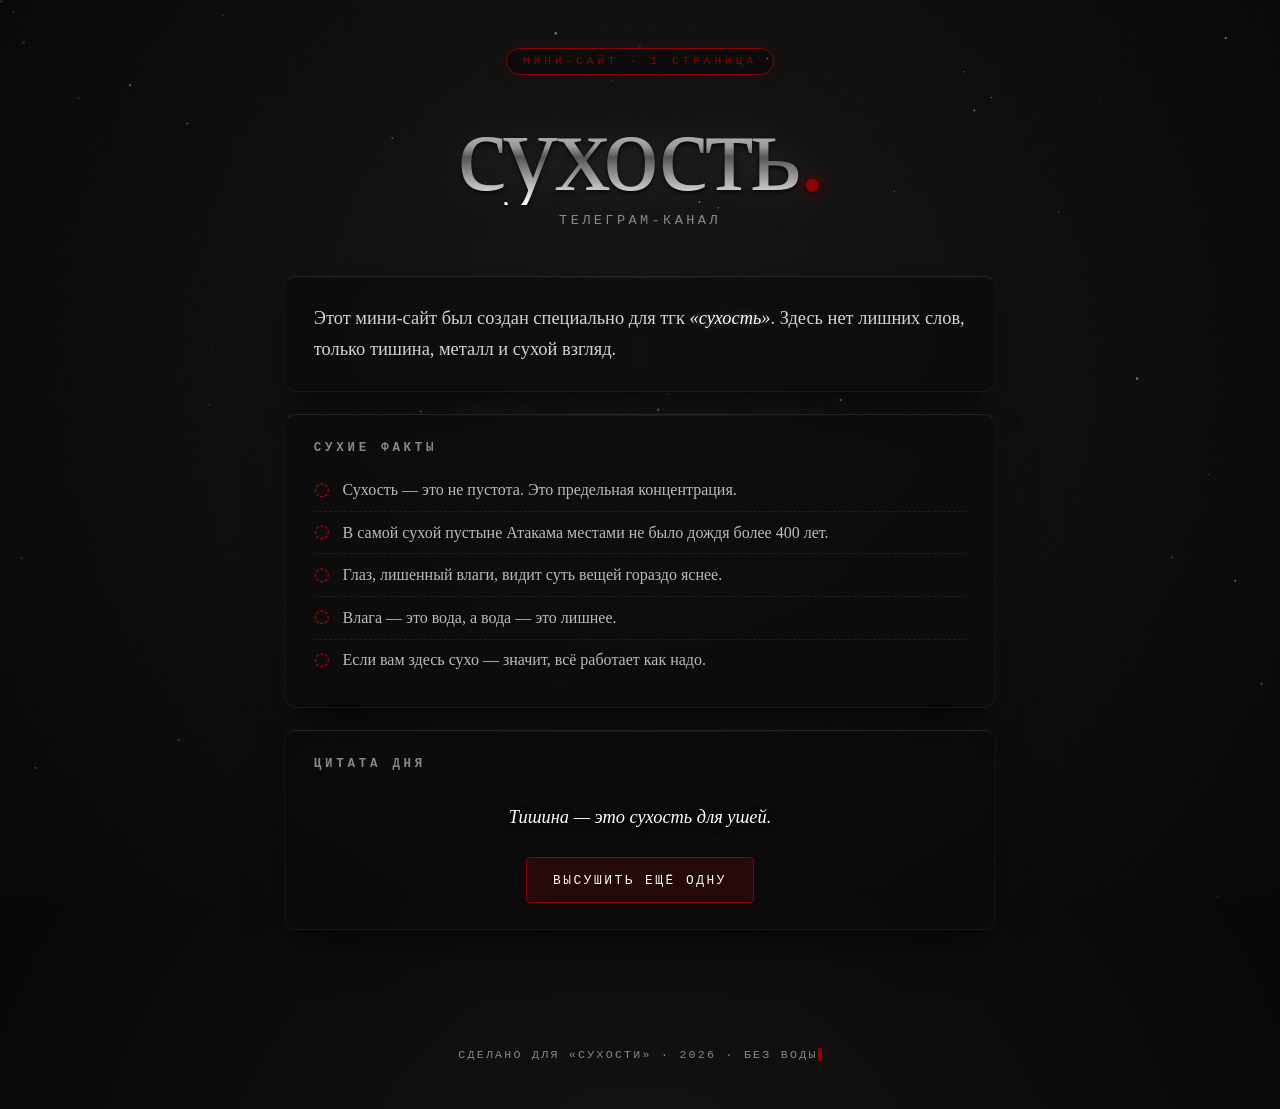
==== index.html @ 93391639 "Rename suh.html to index.html" ====
<!DOCTYPE html>
<html lang="ru">
<head>
<meta charset="UTF-8">
<meta name="viewport" content="width=device-width, initial-scale=1.0">
<title>сухость — официальный мини-сайт</title>
<style>
  :root {
    --bg-dark: #050505;
    --bg-light: #141414;
    --text-main: #d4d4d4;
    --text-muted: #888;
    --blood: #8a0303;
    --blood-bright: #b31010;
    --metal: linear-gradient(180deg, #ffffff 0%, #999999 45%, #555555 55%, #ffffff 100%);
  }
  * { margin: 0; padding: 0; box-sizing: border-box; }
  html, body { height: 100%; }
  body {
    font-family: 'Georgia', 'Times New Roman', serif;
    background: radial-gradient(circle at 50% 40%, var(--bg-light) 0%, var(--bg-dark) 100%);
    color: var(--text-main);
    overflow-x: hidden;
    min-height: 100vh;
    display: flex;
    flex-direction: column;
    position: relative;
  }
  
  /* Пыль/пепел на фоне */
  #dust {
    position: fixed;
    inset: 0;
    pointer-events: none;
    z-index: 0;
  }
  .grain {
    position: fixed;
    inset: 0;
    pointer-events: none;
    opacity: 0.04;
    z-index: 1;
    background-image: url("data:image/svg+xml,%3Csvg xmlns='http://www.w3.org/2000/svg' width='120' height='120'%3E%3Cfilter id='n'%3E%3CfeTurbulence type='fractalNoise' baseFrequency='0.9' numOctaves='3'/%3E%3C/filter%3E%3Crect width='100%25' height='100%25' filter='url(%23n)'/%3E%3C/svg%3E");
  }

  header {
    position: relative;
    z-index: 2;
    padding: 3rem 1.5rem 1rem;
    text-align: center;
  }
  .badge {
    display: inline-block;
    font-family: 'Courier New', monospace;
    font-size: 0.7rem;
    letter-spacing: 0.35em;
    text-transform: uppercase;
    color: var(--blood);
    border: 1px solid var(--blood);
    padding: 0.4rem 1rem;
    border-radius: 999px;
    margin-bottom: 1.5rem;
    background: rgba(0, 0, 0, 0.3);
    box-shadow: 0 0 15px rgba(138, 3, 3, 0.2);
  }
  
  /* Металлический текст для заголовка */
  h1 {
    font-size: clamp(3rem, 12vw, 7rem);
    line-height: 0.95;
    font-weight: normal;
    letter-spacing: -0.03em;
    background: var(--metal);
    -webkit-background-clip: text;
    -webkit-text-fill-color: transparent;
    filter: drop-shadow(0 2px 2px rgba(0,0,0,0.8)) drop-shadow(0 0 20px rgba(255,255,255,0.1));
    margin-bottom: 0.3rem;
    position: relative;
  }
  h1 .dot { 
    color: var(--blood);
    -webkit-text-fill-color: var(--blood);
    filter: drop-shadow(0 0 8px var(--blood));
  }
  .sub {
    font-family: 'Courier New', monospace;
    font-size: 0.85rem;
    letter-spacing: 0.25em;
    text-transform: uppercase;
    color: var(--text-muted);
    margin-top: 0.5rem;
    text-shadow: 0 0 10px rgba(255,255,255,0.1);
  }

  main {
    position: relative;
    z-index: 2;
    flex: 1;
    width: 100%;
    max-width: 760px;
    margin: 0 auto;
    padding: 2rem 1.5rem 4rem;
  }

  .card {
    background: rgba(10, 10, 10, 0.6);
    backdrop-filter: blur(8px);
    border: 1px solid rgba(255, 255, 255, 0.05);
    border-top: 1px solid rgba(255, 255, 255, 0.1);
    border-radius: 12px;
    padding: 1.6rem 1.8rem;
    margin-bottom: 1.4rem;
    box-shadow: 0 20px 40px -15px rgba(0,0,0,0.8);
    animation: rise 0.9s cubic-bezier(.2,.8,.2,1) both;
    position: relative;
    overflow: hidden;
  }
  
  /* Легкое красное свечение внутри карточек */
  .card::before {
    content: '';
    position: absolute;
    top: 0; left: 20%; width: 60%; height: 1px;
    background: linear-gradient(90deg, transparent, rgba(138, 3, 3, 0.5), transparent);
  }

  .card:nth-child(1){ animation-delay: 0.05s; }
  .card:nth-child(2){ animation-delay: 0.15s; }
  .card:nth-child(3){ animation-delay: 0.25s; }

  @keyframes rise {
    from { opacity: 0; transform: translateY(20px); }
    to   { opacity: 1; transform: translateY(0); }
  }

  .lead {
    font-size: 1.15rem;
    line-height: 1.7;
    color: var(--text-main);
  }
  .lead em { 
    color: #fff; 
    font-style: italic; 
    text-shadow: 0 0 8px rgba(255,255,255,0.3);
  }

  h2 {
    font-size: 0.78rem;
    font-family: 'Courier New', monospace;
    letter-spacing: 0.3em;
    text-transform: uppercase;
    color: var(--text-muted);
    margin-bottom: 0.9rem;
  }

  .facts { list-style: none; }
  .facts li {
    padding: 0.55rem 0 0.55rem 1.8rem;
    position: relative;
    border-bottom: 1px dashed rgba(255, 255, 255, 0.08);
    line-height: 1.5;
    color: #bbb;
  }
  .facts li:last-child { border-bottom: none; }
  .facts li::before {
    content: "◌";
    position: absolute;
    left: 0;
    color: var(--blood-bright);
    font-size: 1.1rem;
    top: 0.4rem;
    text-shadow: 0 0 5px var(--blood);
  }

  .quote-box {
    text-align: center;
    min-height: 4.5rem;
    display: flex;
    align-items: center;
    justify-content: center;
    padding: 0.5rem 0 1rem;
  }
  #quote {
    font-size: 1.15rem;
    font-style: italic;
    line-height: 1.6;
    color: #fff;
    max-width: 34ch;
    text-shadow: 0 2px 10px rgba(0,0,0,0.5);
  }
  
  button {
    font-family: 'Courier New', monospace;
    font-size: 0.8rem;
    letter-spacing: 0.2em;
    text-transform: uppercase;
    background: rgba(138, 3, 3, 0.2);
    color: #fff;
    border: 1px solid var(--blood);
    padding: 0.9rem 1.6rem;
    border-radius: 4px; /* Более острые углы */
    cursor: pointer;
    display: block;
    margin: 0 auto;
    transition: all 0.3s ease;
  }
  button:hover { 
    background: var(--blood); 
    box-shadow: 0 0 20px rgba(138, 3, 3, 0.6);
  }
  button:active { transform: scale(0.98); }

  footer {
    position: relative;
    z-index: 2;
    text-align: center;
    padding: 2rem 1rem 3rem;
    font-family: 'Courier New', monospace;
    font-size: 0.72rem;
    letter-spacing: 0.2em;
    text-transform: uppercase;
    color: var(--text-muted);
  }
  footer .cursor {
    display: inline-block;
    width: 0.6ch;
    background: var(--blood);
    animation: blink 1.2s steps(1) infinite;
  }
  @keyframes blink { 50% { opacity: 0; } }
</style>
</head>
<body>
  <canvas id="dust"></canvas>
  <div class="grain"></div>

  <header>
    <div class="badge">мини-сайт · 1 страница</div>
    <h1>сухость<span class="dot">.</span></h1>
    <div class="sub">телеграм-канал</div>
  </header>

  <main>
    <div class="card">
      <p class="lead">
        Этот мини-сайт был создан специально для тгк <em>«сухость»</em>.
        Здесь нет лишних слов, только тишина, металл и сухой взгляд.
      </p>
    </div>

    <div class="card">
      <h2>сухие факты</h2>
      <ul class="facts">
        <li>Сухость — это не пустота. Это предельная концентрация.</li>
        <li>В самой сухой пустыне Атакама местами не было дождя более 400 лет.</li>
        <li>Глаз, лишенный влаги, видит суть вещей гораздо яснее.</li>
        <li>Влага — это вода, а вода — это лишнее.</li>
        <li>Если вам здесь сухо — значит, всё работает как надо.</li>
      </ul>
    </div>

    <div class="card">
      <h2>цитата дня</h2>
      <div class="quote-box"><span id="quote">…</span></div>
      <button id="newQuote">высушить ещё одну</button>
    </div>
  </main>

  <footer>
    сделано для «сухости» · <span id="year"></span> · без воды<span class="cursor">&nbsp;</span>
  </footer>

<script>
  // Год в подвале
  document.getElementById('year').textContent = new Date().getFullYear();

  // Генератор сухих цитат
  const quotes = [
    "Сухость — это когда между строк больше, чем в строках.",
    "Дождь — это для тех, кто не умеет ждать.",
    "Пустыня красива тем, что в ней где-то спрятан колодец.",
    "Не всё, что молчит, — пустое. Иногда оно просто сухое.",
    "Меньше воды — больше смысла.",
    "Песок не спорит с ветром. Он просто становится барханом.",
    "Самое честное состояние вещества — сухое.",
    "Тишина — это сухость для ушей.",
    "В глазах пустыни нет влаги, но есть бездонная глубина.",
    "Металл не плачет. Он ржавеет. Сухость не ржавеет."
  ];
  const quoteEl = document.getElementById('quote');
  const btn = document.getElementById('newQuote');
  let last = -1;
  function newQuote() {
    let i;
    do { i = Math.floor(Math.random() * quotes.length); } while (i === last && quotes.length > 1);
    last = i;
    quoteEl.style.opacity = 0;
    setTimeout(() => {
      quoteEl.textContent = quotes[i];
      quoteEl.style.transition = 'opacity .4s';
      quoteEl.style.opacity = 1;
    }, 200);
  }
  newQuote();
  btn.addEventListener('click', newQuote);

  // Пыль/пепел на canvas
  const canvas = document.getElementById('dust');
  const ctx = canvas.getContext('2d');
  let W, H, particles = [];
  
  function resize() {
    W = canvas.width = window.innerWidth;
    H = canvas.height = window.innerHeight;
  }
  
  function initParticles() {
    particles = [];
    const count = Math.min(120, Math.floor(W * H / 10000));
    for (let i = 0; i < count; i++) {
      particles.push({
        x: Math.random() * W,
        y: Math.random() * H,
        r: Math.random() * 1.2 + 0.2,
        vx: (Math.random() - 0.5) * 0.15,
        vy: (Math.random() - 0.5) * 0.15 - 0.1, // Медленно поднимаются вверх
        a: Math.random() * 0.4 + 0.1,
        color: Math.random() > 0.8 ? '138, 3, 3' : '255, 255, 255' // В основном белые, иногда красные
      });
    }
  }
  
  function draw() {
    ctx.clearRect(0, 0, W, H);
    for (const p of particles) {
      p.x += p.vx;
      p.y += p.vy;
      
      if (p.y < -10) { p.y = H + 10; p.x = Math.random() * W; }
      if (p.y > H + 10) { p.y = -10; p.x = Math.random() * W; }
      if (p.x < -10) p.x = W + 10;
      if (p.x > W + 10) p.x = -10;
      
      ctx.beginPath();
      ctx.arc(p.x, p.y, p.r, 0, Math.PI * 2);
      ctx.fillStyle = `rgba(${p.color}, ${p.a})`;
      ctx.fill();
    }
    requestAnimationFrame(draw);
  }
  
  window.addEventListener('resize', () => { resize(); initParticles(); });
  resize();
  initParticles();
  draw();
</script>
</body>
</html>
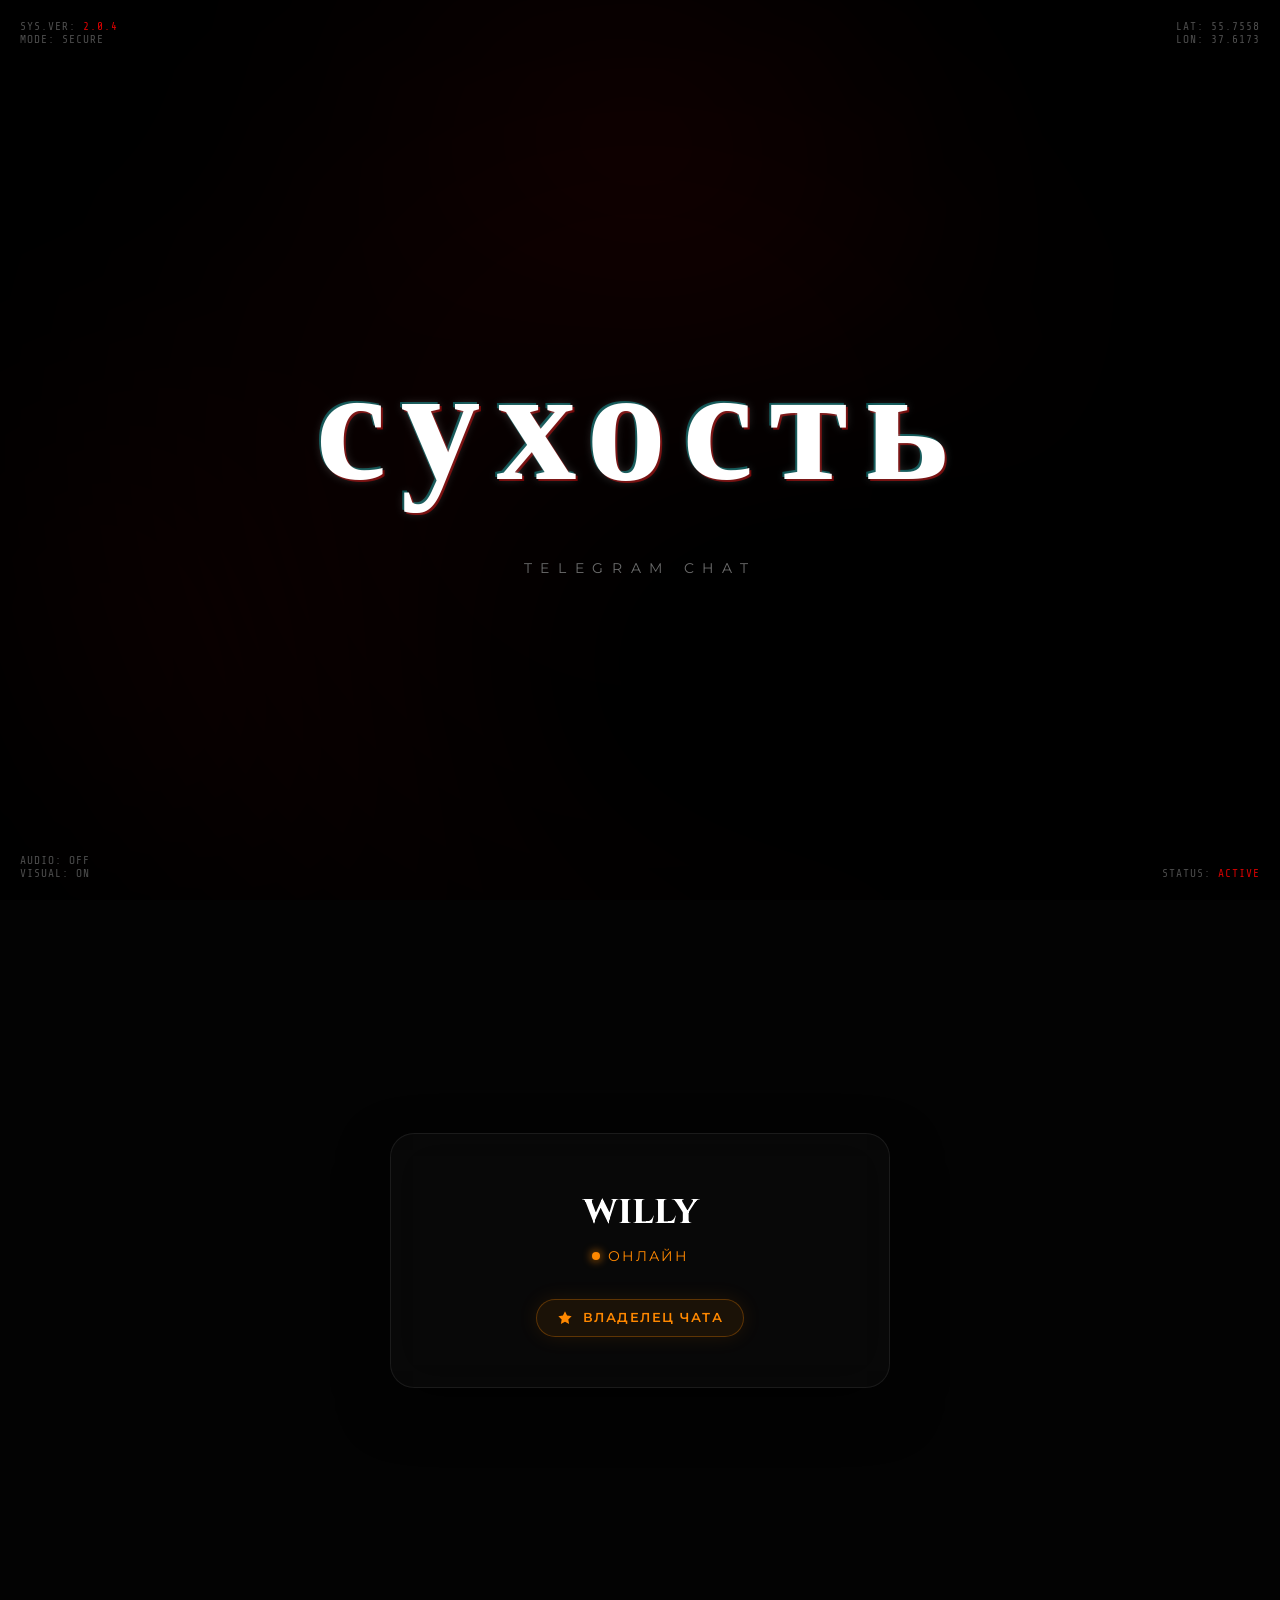
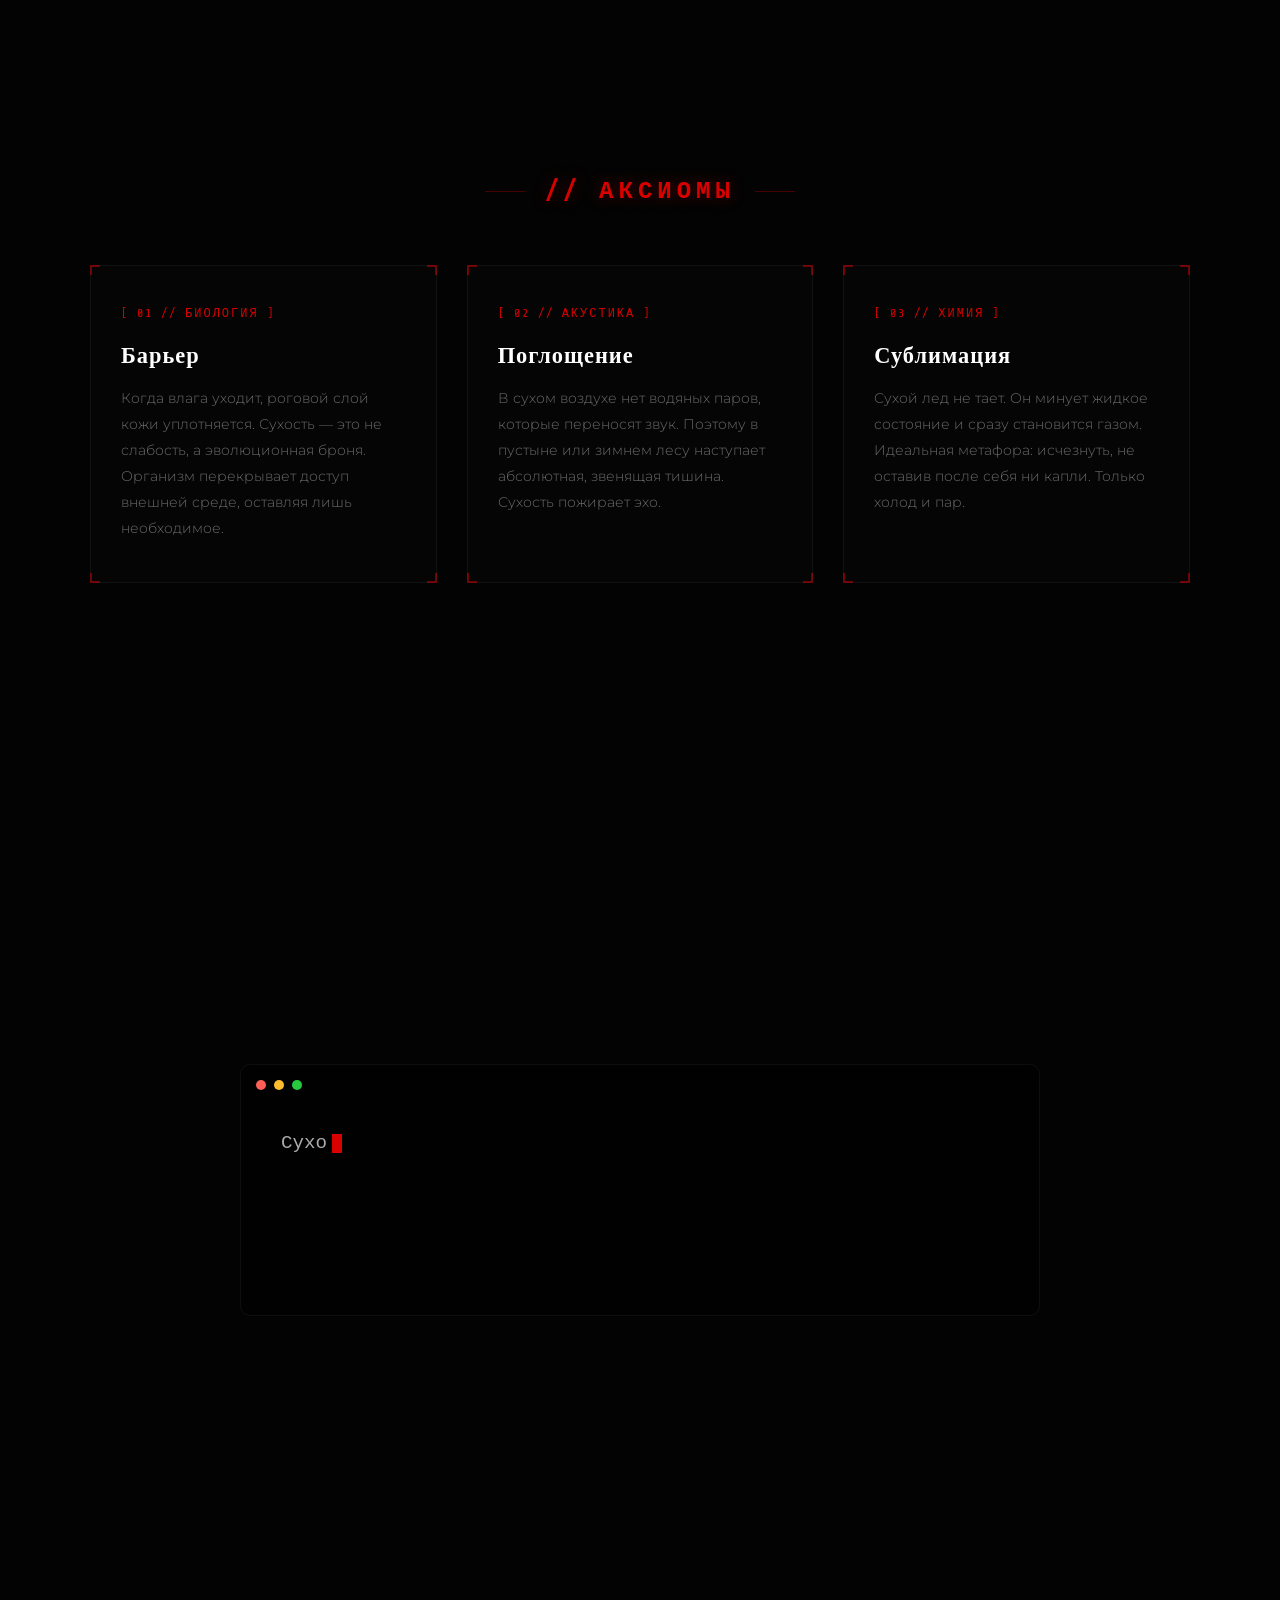
==== commit e3256441: "Add files via upload" ====
--- a/index.html
+++ b/index.html
@@ -1,358 +1,676 @@
 <!DOCTYPE html>
 <html lang="ru">
 <head>
-<meta charset="UTF-8">
-<meta name="viewport" content="width=device-width, initial-scale=1.0">
-<title>сухость — официальный мини-сайт</title>
-<style>
-  :root {
-    --bg-dark: #050505;
-    --bg-light: #141414;
-    --text-main: #d4d4d4;
-    --text-muted: #888;
-    --blood: #8a0303;
-    --blood-bright: #b31010;
-    --metal: linear-gradient(180deg, #ffffff 0%, #999999 45%, #555555 55%, #ffffff 100%);
-  }
-  * { margin: 0; padding: 0; box-sizing: border-box; }
-  html, body { height: 100%; }
-  body {
-    font-family: 'Georgia', 'Times New Roman', serif;
-    background: radial-gradient(circle at 50% 40%, var(--bg-light) 0%, var(--bg-dark) 100%);
-    color: var(--text-main);
-    overflow-x: hidden;
-    min-height: 100vh;
-    display: flex;
-    flex-direction: column;
-    position: relative;
-  }
-  
-  /* Пыль/пепел на фоне */
-  #dust {
-    position: fixed;
-    inset: 0;
-    pointer-events: none;
-    z-index: 0;
-  }
-  .grain {
-    position: fixed;
-    inset: 0;
-    pointer-events: none;
-    opacity: 0.04;
-    z-index: 1;
-    background-image: url("data:image/svg+xml,%3Csvg xmlns='http://www.w3.org/2000/svg' width='120' height='120'%3E%3Cfilter id='n'%3E%3CfeTurbulence type='fractalNoise' baseFrequency='0.9' numOctaves='3'/%3E%3C/filter%3E%3Crect width='100%25' height='100%25' filter='url(%23n)'/%3E%3C/svg%3E");
-  }
-
-  header {
-    position: relative;
-    z-index: 2;
-    padding: 3rem 1.5rem 1rem;
-    text-align: center;
-  }
-  .badge {
-    display: inline-block;
-    font-family: 'Courier New', monospace;
-    font-size: 0.7rem;
-    letter-spacing: 0.35em;
-    text-transform: uppercase;
-    color: var(--blood);
-    border: 1px solid var(--blood);
-    padding: 0.4rem 1rem;
-    border-radius: 999px;
-    margin-bottom: 1.5rem;
-    background: rgba(0, 0, 0, 0.3);
-    box-shadow: 0 0 15px rgba(138, 3, 3, 0.2);
-  }
-  
-  /* Металлический текст для заголовка */
-  h1 {
-    font-size: clamp(3rem, 12vw, 7rem);
-    line-height: 0.95;
-    font-weight: normal;
-    letter-spacing: -0.03em;
-    background: var(--metal);
-    -webkit-background-clip: text;
-    -webkit-text-fill-color: transparent;
-    filter: drop-shadow(0 2px 2px rgba(0,0,0,0.8)) drop-shadow(0 0 20px rgba(255,255,255,0.1));
-    margin-bottom: 0.3rem;
-    position: relative;
-  }
-  h1 .dot { 
-    color: var(--blood);
-    -webkit-text-fill-color: var(--blood);
-    filter: drop-shadow(0 0 8px var(--blood));
-  }
-  .sub {
-    font-family: 'Courier New', monospace;
-    font-size: 0.85rem;
-    letter-spacing: 0.25em;
-    text-transform: uppercase;
-    color: var(--text-muted);
-    margin-top: 0.5rem;
-    text-shadow: 0 0 10px rgba(255,255,255,0.1);
-  }
-
-  main {
-    position: relative;
-    z-index: 2;
-    flex: 1;
-    width: 100%;
-    max-width: 760px;
-    margin: 0 auto;
-    padding: 2rem 1.5rem 4rem;
-  }
-
-  .card {
-    background: rgba(10, 10, 10, 0.6);
-    backdrop-filter: blur(8px);
-    border: 1px solid rgba(255, 255, 255, 0.05);
-    border-top: 1px solid rgba(255, 255, 255, 0.1);
-    border-radius: 12px;
-    padding: 1.6rem 1.8rem;
-    margin-bottom: 1.4rem;
-    box-shadow: 0 20px 40px -15px rgba(0,0,0,0.8);
-    animation: rise 0.9s cubic-bezier(.2,.8,.2,1) both;
-    position: relative;
-    overflow: hidden;
-  }
-  
-  /* Легкое красное свечение внутри карточек */
-  .card::before {
-    content: '';
-    position: absolute;
-    top: 0; left: 20%; width: 60%; height: 1px;
-    background: linear-gradient(90deg, transparent, rgba(138, 3, 3, 0.5), transparent);
-  }
-
-  .card:nth-child(1){ animation-delay: 0.05s; }
-  .card:nth-child(2){ animation-delay: 0.15s; }
-  .card:nth-child(3){ animation-delay: 0.25s; }
-
-  @keyframes rise {
-    from { opacity: 0; transform: translateY(20px); }
-    to   { opacity: 1; transform: translateY(0); }
-  }
-
-  .lead {
-    font-size: 1.15rem;
-    line-height: 1.7;
-    color: var(--text-main);
-  }
-  .lead em { 
-    color: #fff; 
-    font-style: italic; 
-    text-shadow: 0 0 8px rgba(255,255,255,0.3);
-  }
-
-  h2 {
-    font-size: 0.78rem;
-    font-family: 'Courier New', monospace;
-    letter-spacing: 0.3em;
-    text-transform: uppercase;
-    color: var(--text-muted);
-    margin-bottom: 0.9rem;
-  }
-
-  .facts { list-style: none; }
-  .facts li {
-    padding: 0.55rem 0 0.55rem 1.8rem;
-    position: relative;
-    border-bottom: 1px dashed rgba(255, 255, 255, 0.08);
-    line-height: 1.5;
-    color: #bbb;
-  }
-  .facts li:last-child { border-bottom: none; }
-  .facts li::before {
-    content: "◌";
-    position: absolute;
-    left: 0;
-    color: var(--blood-bright);
-    font-size: 1.1rem;
-    top: 0.4rem;
-    text-shadow: 0 0 5px var(--blood);
-  }
-
-  .quote-box {
-    text-align: center;
-    min-height: 4.5rem;
-    display: flex;
-    align-items: center;
-    justify-content: center;
-    padding: 0.5rem 0 1rem;
-  }
-  #quote {
-    font-size: 1.15rem;
-    font-style: italic;
-    line-height: 1.6;
-    color: #fff;
-    max-width: 34ch;
-    text-shadow: 0 2px 10px rgba(0,0,0,0.5);
-  }
-  
-  button {
-    font-family: 'Courier New', monospace;
-    font-size: 0.8rem;
-    letter-spacing: 0.2em;
-    text-transform: uppercase;
-    background: rgba(138, 3, 3, 0.2);
-    color: #fff;
-    border: 1px solid var(--blood);
-    padding: 0.9rem 1.6rem;
-    border-radius: 4px; /* Более острые углы */
-    cursor: pointer;
-    display: block;
-    margin: 0 auto;
-    transition: all 0.3s ease;
-  }
-  button:hover { 
-    background: var(--blood); 
-    box-shadow: 0 0 20px rgba(138, 3, 3, 0.6);
-  }
-  button:active { transform: scale(0.98); }
-
-  footer {
-    position: relative;
-    z-index: 2;
-    text-align: center;
-    padding: 2rem 1rem 3rem;
-    font-family: 'Courier New', monospace;
-    font-size: 0.72rem;
-    letter-spacing: 0.2em;
-    text-transform: uppercase;
-    color: var(--text-muted);
-  }
-  footer .cursor {
-    display: inline-block;
-    width: 0.6ch;
-    background: var(--blood);
-    animation: blink 1.2s steps(1) infinite;
-  }
-  @keyframes blink { 50% { opacity: 0; } }
-</style>
+    <meta charset="UTF-8">
+    <meta name="viewport" content="width=device-width, initial-scale=1.0">
+    <title>сухость</title>
+    <link rel="preconnect" href="https://fonts.googleapis.com">
+    <link rel="preconnect" href="https://fonts.gstatic.com" crossorigin>
+    <link href="https://fonts.googleapis.com/css2?family=Cinzel:wght@700&family=Montserrat:wght@300;400;600;800&family=Share+Tech+Mono&display=swap" rel="stylesheet">
+    <style>
+        :root {
+            --bg: #030303;
+            --text-main: #e5e5e5;
+            --text-muted: #6b6b6b;
+            --accent-red: #d90000;
+            --accent-orange: #ff8800;
+            --glass-bg: rgba(12, 12, 12, 0.6);
+            --glass-border: rgba(255, 255, 255, 0.08);
+        }
+
+        * {
+            margin: 0;
+            padding: 0;
+            box-sizing: border-box;
+        }
+
+        html {
+            scroll-behavior: smooth;
+        }
+
+        body {
+            background-color: var(--bg);
+            color: var(--text-main);
+            font-family: 'Montserrat', sans-serif;
+            overflow-x: hidden;
+            min-height: 100vh;
+            position: relative;
+        }
+
+        /* --- WebGL Шейдерный Фон --- */
+        #bg-canvas {
+            position: fixed;
+            top: 0;
+            left: 0;
+            width: 100%;
+            height: 100%;
+            z-index: -2;
+            opacity: 0.7;
+        }
+
+        .vignette {
+            position: fixed;
+            top: 0;
+            left: 0;
+            width: 100%;
+            height: 100%;
+            background: radial-gradient(circle at center, transparent 30%, #000 100%);
+            z-index: -1;
+            pointer-events: none;
+        }
+
+        /* --- HUD Элементы (Интерфейс) --- */
+        .hud {
+            position: fixed;
+            font-family: 'Share Tech Mono', monospace;
+            font-size: 0.7rem;
+            color: rgba(255, 255, 255, 0.3);
+            z-index: 10;
+            pointer-events: none;
+            text-transform: uppercase;
+            letter-spacing: 1px;
+        }
+        .hud-tl { top: 20px; left: 20px; }
+        .hud-tr { top: 20px; right: 20px; text-align: right; }
+        .hud-bl { bottom: 20px; left: 20px; }
+        .hud-br { bottom: 20px; right: 20px; text-align: right; }
+        
+        .hud span { color: var(--accent-red); }
+
+        /* --- Секция Hero --- */
+        .hero {
+            height: 100vh;
+            display: flex;
+            flex-direction: column;
+            justify-content: center;
+            align-items: center;
+            position: relative;
+            z-index: 1;
+        }
+
+        .title {
+            font-family: 'Cinzel', serif;
+            font-size: clamp(4rem, 15vw, 10rem);
+            letter-spacing: 0.1em;
+            text-transform: lowercase;
+            color: #fff;
+            position: relative;
+            text-shadow: 
+                0 0 10px rgba(255,255,255,0.2),
+                2px 2px 0px rgba(217,0,0,0.5),
+                -2px -2px 0px rgba(0,255,255,0.3);
+            animation: glitch-anim 3s infinite alternate;
+        }
+
+        @keyframes glitch-anim {
+            0% { transform: translate(0); }
+            20% { transform: translate(-2px, 2px); }
+            40% { transform: translate(-2px, -2px); }
+            60% { transform: translate(2px, 2px); }
+            80% { transform: translate(2px, -2px); }
+            100% { transform: translate(0); }
+        }
+
+        .subtitle {
+            font-size: 0.9rem;
+            letter-spacing: 0.6em;
+            text-transform: uppercase;
+            color: var(--text-muted);
+            margin-top: 20px;
+            animation: fadeInUp 1s ease 0.5s both;
+        }
+
+        @keyframes fadeInUp {
+            from { opacity: 0; transform: translateY(20px); }
+            to { opacity: 1; transform: translateY(0); }
+        }
+
+        /* --- Общие стили для секций --- */
+        .content-section {
+            min-height: 80vh;
+            display: flex;
+            justify-content: center;
+            align-items: center;
+            padding: 80px 20px;
+            z-index: 1;
+            position: relative;
+            flex-direction: column;
+        }
+
+        .section-title {
+            font-family: 'Share Tech Mono', monospace;
+            font-size: 1.5rem;
+            color: var(--accent-red);
+            margin-bottom: 60px;
+            letter-spacing: 5px;
+            text-transform: uppercase;
+            text-align: center;
+            text-shadow: 0 0 15px rgba(217, 0, 0, 0.4);
+            position: relative;
+            display: inline-block;
+        }
+
+        /* Декоративные линии вокруг заголовка секции */
+        .section-title::before, .section-title::after {
+            content: '';
+            position: absolute;
+            top: 50%;
+            width: 40px;
+            height: 1px;
+            background: rgba(217, 0, 0, 0.3);
+        }
+        .section-title::before { right: 100%; margin-right: 20px; }
+        .section-title::after { left: 100%; margin-left: 20px; }
+
+        .reveal {
+            opacity: 0;
+            transform: translateY(40px);
+            transition: all 1s cubic-bezier(0.2, 0.9, 0.3, 1);
+        }
+
+        .reveal.visible {
+            opacity: 1;
+            transform: translateY(0);
+        }
+
+        /* --- Секция Профиля (Карточка) --- */
+        .profile-card {
+            background: var(--glass-bg);
+            backdrop-filter: blur(25px);
+            -webkit-backdrop-filter: blur(25px);
+            border: 1px solid var(--glass-border);
+            border-radius: 24px;
+            padding: 50px 40px;
+            display: flex;
+            flex-direction: column;
+            align-items: center;
+            text-align: center;
+            max-width: 500px;
+            width: 100%;
+            transform-style: preserve-3d;
+            transition: transform 0.2s ease-out, box-shadow 0.3s ease;
+            box-shadow: 0 20px 50px rgba(0,0,0,0.5);
+        }
+
+        .profile-card:hover {
+            box-shadow: 0 30px 60px rgba(0,0,0,0.7), 0 0 30px rgba(217,0,0,0.15);
+        }
+
+        .profile-info h2 {
+            font-family: 'Cinzel', serif;
+            font-size: 2.5rem;
+            color: #fff;
+            margin-bottom: 10px;
+        }
+
+        .status {
+            display: flex;
+            justify-content: center;
+            align-items: center;
+            gap: 8px;
+            color: var(--accent-orange);
+            font-size: 0.85rem;
+            text-transform: uppercase;
+            letter-spacing: 2px;
+            margin-bottom: 25px;
+        }
+
+        .status-dot {
+            width: 8px;
+            height: 8px;
+            background-color: var(--accent-orange);
+            border-radius: 50%;
+            box-shadow: 0 0 10px var(--accent-orange);
+            animation: pulse-status 1.5s infinite;
+        }
+
+        @keyframes pulse-status {
+            0% { opacity: 1; }
+            50% { opacity: 0.3; }
+            100% { opacity: 1; }
+        }
+
+        .owner-badge {
+            display: inline-flex;
+            align-items: center;
+            gap: 10px;
+            background: rgba(255, 136, 0, 0.08);
+            border: 1px solid rgba(255, 136, 0, 0.3);
+            color: var(--accent-orange);
+            padding: 10px 20px;
+            border-radius: 30px;
+            font-size: 0.8rem;
+            text-transform: uppercase;
+            letter-spacing: 1.5px;
+            font-weight: 600;
+            box-shadow: 0 0 20px rgba(255, 136, 0, 0.1);
+            margin-top: 10px;
+        }
+
+        .owner-badge svg {
+            width: 16px;
+            height: 16px;
+            fill: currentColor;
+        }
+
+        /* --- Секция "Аксиомы" --- */
+        .facts-grid {
+            display: grid;
+            grid-template-columns: repeat(auto-fit, minmax(320px, 1fr));
+            gap: 30px;
+            max-width: 1100px;
+            width: 100%;
+        }
+
+        .fact-card {
+            background: #050505;
+            border: 1px solid rgba(255, 255, 255, 0.05);
+            padding: 40px 30px;
+            border-radius: 4px;
+            transition: all 0.4s ease;
+            position: relative;
+        }
+
+        /* Угловые скобки (HUD-стиль) */
+        .card-corner {
+            position: absolute;
+            width: 10px;
+            height: 10px;
+            border-color: rgba(217, 0, 0, 0.5);
+            border-style: solid;
+            transition: all 0.3s ease;
+        }
+        .card-corner.tl { top: -1px; left: -1px; border-width: 2px 0 0 2px; }
+        .card-corner.tr { top: -1px; right: -1px; border-width: 2px 2px 0 0; }
+        .card-corner.bl { bottom: -1px; left: -1px; border-width: 0 0 2px 2px; }
+        .card-corner.br { bottom: -1px; right: -1px; border-width: 0 2px 2px 0; }
+
+        .fact-card:hover {
+            background: rgba(217, 0, 0, 0.02);
+            border-color: rgba(217, 0, 0, 0.2);
+        }
+
+        .fact-card:hover .card-corner {
+            width: 20px;
+            height: 20px;
+            border-color: var(--accent-red);
+            box-shadow: 0 0 10px var(--accent-red);
+        }
+
+        .fact-tag {
+            font-family: 'Share Tech Mono', monospace;
+            font-size: 0.75rem;
+            color: var(--accent-red);
+            text-transform: uppercase;
+            letter-spacing: 2px;
+            margin-bottom: 20px;
+            display: block;
+        }
+
+        .fact-card h3 {
+            font-family: 'Cinzel', serif;
+            font-size: 1.4rem;
+            color: #fff;
+            margin-bottom: 15px;
+            letter-spacing: 1px;
+        }
+
+        .fact-card p {
+            font-size: 0.9rem;
+            line-height: 1.8;
+            color: var(--text-muted);
+            font-weight: 300;
+        }
+
+        /* --- Секция Манифеста (Терминал) --- */
+        .manifesto-container {
+            background: rgba(0, 0, 0, 0.4);
+            border: 1px solid rgba(255, 255, 255, 0.05);
+            padding: 40px;
+            border-radius: 10px;
+            max-width: 800px;
+            width: 100%;
+            position: relative;
+        }
+
+        .manifesto-container::before {
+            content: '';
+            position: absolute;
+            top: 15px;
+            left: 15px;
+            width: 10px;
+            height: 10px;
+            border-radius: 50%;
+            background: #ff5f56;
+            box-shadow: 18px 0 0 #ffbd2e, 36px 0 0 #27c93f;
+        }
+
+        .manifesto-text {
+            font-family: 'Share Tech Mono', monospace;
+            font-size: 1.2rem;
+            line-height: 1.8;
+            color: #aaa;
+            margin-top: 20px;
+            min-height: 150px;
+        }
+
+        .manifesto-text span {
+            color: #fff;
+            font-weight: 600;
+            text-shadow: 0 0 10px rgba(255,255,255,0.3);
+        }
+
+        .cursor-blink {
+            display: inline-block;
+            width: 10px;
+            height: 1.2rem;
+            background-color: var(--accent-red);
+            vertical-align: middle;
+            animation: blink 1s step-end infinite;
+            margin-left: 5px;
+        }
+
+        @keyframes blink {
+            0%, 100% { opacity: 1; }
+            50% { opacity: 0; }
+        }
+
+        /* Адаптив */
+        @media (max-width: 768px) {
+            .profile-card { padding: 40px 20px; }
+            .facts-grid { grid-template-columns: 1fr; }
+            .hud { display: none; }
+            .manifesto-text { font-size: 1rem; }
+            .section-title::before, .section-title::after { display: none; }
+        }
+    </style>
 </head>
 <body>
-  <canvas id="dust"></canvas>
-  <div class="grain"></div>
-
-  <header>
-    <div class="badge">мини-сайт · 1 страница</div>
-    <h1>сухость<span class="dot">.</span></h1>
-    <div class="sub">телеграм-канал</div>
-  </header>
-
-  <main>
-    <div class="card">
-      <p class="lead">
-        Этот мини-сайт был создан специально для тгк <em>«сухость»</em>.
-        Здесь нет лишних слов, только тишина, металл и сухой взгляд.
-      </p>
-    </div>
-
-    <div class="card">
-      <h2>сухие факты</h2>
-      <ul class="facts">
-        <li>Сухость — это не пустота. Это предельная концентрация.</li>
-        <li>В самой сухой пустыне Атакама местами не было дождя более 400 лет.</li>
-        <li>Глаз, лишенный влаги, видит суть вещей гораздо яснее.</li>
-        <li>Влага — это вода, а вода — это лишнее.</li>
-        <li>Если вам здесь сухо — значит, всё работает как надо.</li>
-      </ul>
-    </div>
-
-    <div class="card">
-      <h2>цитата дня</h2>
-      <div class="quote-box"><span id="quote">…</span></div>
-      <button id="newQuote">высушить ещё одну</button>
-    </div>
-  </main>
-
-  <footer>
-    сделано для «сухости» · <span id="year"></span> · без воды<span class="cursor">&nbsp;</span>
-  </footer>
-
-<script>
-  // Год в подвале
-  document.getElementById('year').textContent = new Date().getFullYear();
-
-  // Генератор сухих цитат
-  const quotes = [
-    "Сухость — это когда между строк больше, чем в строках.",
-    "Дождь — это для тех, кто не умеет ждать.",
-    "Пустыня красива тем, что в ней где-то спрятан колодец.",
-    "Не всё, что молчит, — пустое. Иногда оно просто сухое.",
-    "Меньше воды — больше смысла.",
-    "Песок не спорит с ветром. Он просто становится барханом.",
-    "Самое честное состояние вещества — сухое.",
-    "Тишина — это сухость для ушей.",
-    "В глазах пустыни нет влаги, но есть бездонная глубина.",
-    "Металл не плачет. Он ржавеет. Сухость не ржавеет."
-  ];
-  const quoteEl = document.getElementById('quote');
-  const btn = document.getElementById('newQuote');
-  let last = -1;
-  function newQuote() {
-    let i;
-    do { i = Math.floor(Math.random() * quotes.length); } while (i === last && quotes.length > 1);
-    last = i;
-    quoteEl.style.opacity = 0;
-    setTimeout(() => {
-      quoteEl.textContent = quotes[i];
-      quoteEl.style.transition = 'opacity .4s';
-      quoteEl.style.opacity = 1;
-    }, 200);
-  }
-  newQuote();
-  btn.addEventListener('click', newQuote);
-
-  // Пыль/пепел на canvas
-  const canvas = document.getElementById('dust');
-  const ctx = canvas.getContext('2d');
-  let W, H, particles = [];
-  
-  function resize() {
-    W = canvas.width = window.innerWidth;
-    H = canvas.height = window.innerHeight;
-  }
-  
-  function initParticles() {
-    particles = [];
-    const count = Math.min(120, Math.floor(W * H / 10000));
-    for (let i = 0; i < count; i++) {
-      particles.push({
-        x: Math.random() * W,
-        y: Math.random() * H,
-        r: Math.random() * 1.2 + 0.2,
-        vx: (Math.random() - 0.5) * 0.15,
-        vy: (Math.random() - 0.5) * 0.15 - 0.1, // Медленно поднимаются вверх
-        a: Math.random() * 0.4 + 0.1,
-        color: Math.random() > 0.8 ? '138, 3, 3' : '255, 255, 255' // В основном белые, иногда красные
-      });
-    }
-  }
-  
-  function draw() {
-    ctx.clearRect(0, 0, W, H);
-    for (const p of particles) {
-      p.x += p.vx;
-      p.y += p.vy;
-      
-      if (p.y < -10) { p.y = H + 10; p.x = Math.random() * W; }
-      if (p.y > H + 10) { p.y = -10; p.x = Math.random() * W; }
-      if (p.x < -10) p.x = W + 10;
-      if (p.x > W + 10) p.x = -10;
-      
-      ctx.beginPath();
-      ctx.arc(p.x, p.y, p.r, 0, Math.PI * 2);
-      ctx.fillStyle = `rgba(${p.color}, ${p.a})`;
-      ctx.fill();
-    }
-    requestAnimationFrame(draw);
-  }
-  
-  window.addEventListener('resize', () => { resize(); initParticles(); });
-  resize();
-  initParticles();
-  draw();
-</script>
+
+    <!-- HUD Элементы -->
+    <div class="hud hud-tl">SYS.VER: <span>2.0.4</span><br>MODE: SECURE</div>
+    <div class="hud hud-tr">LAT: 55.7558<br>LON: 37.6173</div>
+    <div class="hud hud-bl">AUDIO: OFF<br>VISUAL: ON</div>
+    <div class="hud hud-br">STATUS: <span>ACTIVE</span></div>
+
+    <!-- Фоновый WebGL-шейдер -->
+    <canvas id="bg-canvas"></canvas>
+    <div class="vignette"></div>
+
+    <!-- СЕКЦИЯ 1: Hero -->
+    <section class="hero">
+        <h1 class="title">сухость</h1>
+        <p class="subtitle">Telegram Chat</p>
+    </section>
+
+    <!-- СЕКЦИЯ 2: Профиль Владельца -->
+    <section class="content-section">
+        <div class="profile-card reveal" id="profileCard">
+            <div class="profile-info">
+                <h2>willy</h2>
+                <div class="status">
+                    <span class="status-dot"></span> онлайн
+                </div>
+                <div class="owner-badge">
+                    <svg viewBox="0 0 24 24" xmlns="http://www.w3.org/2000/svg">
+                        <path d="M12 2L15.09 8.26L22 9.27L17 14.14L18.18 21.02L12 17.77L5.82 21.02L7 14.14L2 9.27L8.91 8.26L12 2Z"/>
+                    </svg>
+                    Владелец чата
+                </div>
+            </div>
+        </div>
+    </section>
+
+    <!-- СЕКЦИЯ 3: Аксиомы -->
+    <section class="content-section">
+        <h2 class="section-title reveal">// АКСИОМЫ</h2>
+        <div class="facts-grid reveal">
+            <!-- Карточка 1 -->
+            <div class="fact-card">
+                <div class="card-corner tl"></div>
+                <div class="card-corner tr"></div>
+                <div class="card-corner bl"></div>
+                <div class="card-corner br"></div>
+                <span class="fact-tag">[ 01 // БИОЛОГИЯ ]</span>
+                <h3>Барьер</h3>
+                <p>Когда влага уходит, роговой слой кожи уплотняется. Сухость — это не слабость, а эволюционная броня. Организм перекрывает доступ внешней среде, оставляя лишь необходимое.</p>
+            </div>
+            <!-- Карточка 2 -->
+            <div class="fact-card">
+                <div class="card-corner tl"></div>
+                <div class="card-corner tr"></div>
+                <div class="card-corner bl"></div>
+                <div class="card-corner br"></div>
+                <span class="fact-tag">[ 02 // АКУСТИКА ]</span>
+                <h3>Поглощение</h3>
+                <p>В сухом воздухе нет водяных паров, которые переносят звук. Поэтому в пустыне или зимнем лесу наступает абсолютная, звенящая тишина. Сухость пожирает эхо.</p>
+            </div>
+            <!-- Карточка 3 -->
+            <div class="fact-card">
+                <div class="card-corner tl"></div>
+                <div class="card-corner tr"></div>
+                <div class="card-corner bl"></div>
+                <div class="card-corner br"></div>
+                <span class="fact-tag">[ 03 // ХИМИЯ ]</span>
+                <h3>Сублимация</h3>
+                <p>Сухой лед не тает. Он минует жидкое состояние и сразу становится газом. Идеальная метафора: исчезнуть, не оставив после себя ни капли. Только холод и пар.</p>
+            </div>
+        </div>
+    </section>
+
+    <!-- СЕКЦИЯ 4: Манифест -->
+    <section class="content-section" style="min-height: 100vh;">
+        <div class="manifesto-container reveal">
+            <div class="manifesto-text" id="typewriter-text"></div>
+        </div>
+    </section>
+
+    <script>
+        // --- 1. WebGL Шейдерный Фон ---
+        const canvas = document.getElementById('bg-canvas');
+        const gl = canvas.getContext('webgl');
+
+        if (gl) {
+            const vsSource = `
+                attribute vec4 aVertexPosition;
+                void main() {
+                    gl_Position = aVertexPosition;
+                }
+            `;
+
+            const fsSource = `
+                precision highp float;
+                uniform vec2 u_resolution;
+                uniform float u_time;
+                uniform vec2 u_mouse;
+
+                void main() {
+                    vec2 uv = gl_FragCoord.xy / u_resolution.xy;
+                    uv.x *= u_resolution.x / u_resolution.y;
+
+                    vec2 mouse = u_mouse / u_resolution;
+                    float dist = distance(uv, mouse);
+                    uv += (uv - mouse) * 0.1 * (1.0 / (dist + 0.5));
+
+                    float noise = sin(uv.x * 3.0 + u_time * 0.5) * cos(uv.y * 4.0 - u_time * 0.3);
+                    noise += sin(uv.y * 2.0 - u_time * 0.7) * 0.5;
+                    noise = noise * 0.5 + 0.5;
+
+                    vec3 color1 = vec3(0.02, 0.0, 0.0);
+                    vec3 color2 = vec3(0.15, 0.01, 0.01);
+                    
+                    vec3 finalColor = mix(color1, color2, noise);
+
+                    float vignette = 1.0 - smoothstep(0.3, 1.0, length(uv - 0.5));
+                    finalColor *= vignette;
+
+                    gl_FragColor = vec4(finalColor, 1.0);
+                }
+            `;
+
+            function createShader(gl, type, source) {
+                const shader = gl.createShader(type);
+                gl.shaderSource(shader, source);
+                gl.compileShader(shader);
+                if (!gl.getShaderParameter(shader, gl.COMPILE_STATUS)) {
+                    console.error('Shader error:', gl.getShaderInfoLog(shader));
+                    gl.deleteShader(shader);
+                    return null;
+                }
+                return shader;
+            }
+
+            const vertexShader = createShader(gl, gl.VERTEX_SHADER, vsSource);
+            const fragmentShader = createShader(gl, gl.FRAGMENT_SHADER, fsSource);
+
+            const program = gl.createProgram();
+            gl.attachShader(program, vertexShader);
+            gl.attachShader(program, fragmentShader);
+            gl.linkProgram(program);
+
+            const positionBuffer = gl.createBuffer();
+            gl.bindBuffer(gl.ARRAY_BUFFER, positionBuffer);
+            const positions = [-1.0, 1.0, 1.0, 1.0, -1.0, -1.0, 1.0, -1.0];
+            gl.bufferData(gl.ARRAY_BUFFER, new Float32Array(positions), gl.STATIC_DRAW);
+
+            const positionLocation = gl.getAttribLocation(program, 'aVertexPosition');
+            const timeLocation = gl.getUniformLocation(program, 'u_time');
+            const resolutionLocation = gl.getUniformLocation(program, 'u_resolution');
+            const mouseLocation = gl.getUniformLocation(program, 'u_mouse');
+
+            gl.enableVertexAttribArray(positionLocation);
+            gl.vertexAttribPointer(positionLocation, 2, gl.FLOAT, false, 0, 0);
+
+            const mouse = { x: 0, y: 0 };
+            document.addEventListener('mousemove', (e) => {
+                mouse.x = e.clientX;
+                mouse.y = canvas.height - e.clientY;
+            });
+
+            function resizeCanvas() {
+                canvas.width = window.innerWidth;
+                canvas.height = window.innerHeight;
+                gl.viewport(0, 0, canvas.width, canvas.height);
+            }
+            window.addEventListener('resize', resizeCanvas);
+            resizeCanvas();
+
+            function render(time) {
+                time *= 0.001;
+                gl.useProgram(program);
+                gl.uniform1f(timeLocation, time);
+                gl.uniform2f(resolutionLocation, canvas.width, canvas.height);
+                gl.uniform2f(mouseLocation, mouse.x, mouse.y);
+                gl.clearColor(0.0, 0.0, 0.0, 1.0);
+                gl.clear(gl.COLOR_BUFFER_BIT);
+                gl.drawArrays(gl.TRIANGLE_STRIP, 0, 4);
+                requestAnimationFrame(render);
+            }
+            requestAnimationFrame(render);
+        }
+
+        // --- 2. 3D-наклон карточки профиля ---
+        const card = document.getElementById('profileCard');
+        if (card) {
+            card.addEventListener('mousemove', (e) => {
+                const rect = card.getBoundingClientRect();
+                const x = e.clientX - rect.left;
+                const y = e.clientY - rect.top;
+                const centerX = rect.width / 2;
+                const centerY = rect.height / 2;
+                
+                const rotateX = (y - centerY) / 20;
+                const rotateY = (centerX - x) / 20;
+
+                card.style.transform = `perspective(1000px) rotateX(${rotateX}deg) rotateY(${rotateY}deg) scale3d(1.02, 1.02, 1.02)`;
+            });
+
+            card.addEventListener('mouseleave', () => {
+                card.style.transform = 'perspective(1000px) rotateX(0) rotateY(0) scale3d(1, 1, 1)';
+            });
+        }
+
+        // --- 3. Эффект печатной машинки ---
+        const lines = [
+            "Сухость — это не отсутствие влаги.",
+            "Это состояние души, когда эмоции",
+            "отфильтрованы до кристальной чистоты.",
+            "Здесь нет места лишнему шуму.",
+            "Только холодный взгляд, пульс в висках",
+            "и ритм, который ты чувствуешь кожей."
+        ];
+        
+        const typeTarget = document.getElementById('typewriter-text');
+        let hasTyped = false;
+
+        function typeWriter() {
+            if (hasTyped) return;
+            hasTyped = true;
+
+            let lineIndex = 0;
+            let charIndex = 0;
+            
+            typeTarget.innerHTML = ''; 
+            
+            const cursor = document.createElement('span');
+            cursor.className = 'cursor-blink';
+            typeTarget.appendChild(cursor);
+
+            function typeChar() {
+                if (lineIndex < lines.length) {
+                    const currentLine = lines[lineIndex];
+                    
+                    if (charIndex < currentLine.length) {
+                        let charText = currentLine.charAt(charIndex);
+                        
+                        if (lines[lineIndex].includes("состояние души") && 
+                           (charIndex >= 4 && charIndex < 18)) {
+                            let span = typeTarget.querySelector('.highlight-temp');
+                            if (!span) {
+                                span = document.createElement('span');
+                                span.className = 'highlight-temp';
+                                typeTarget.insertBefore(span, cursor);
+                            }
+                            span.appendChild(document.createTextNode(charText));
+                        } else {
+                            typeTarget.insertBefore(document.createTextNode(charText), cursor);
+                        }
+                        
+                        charIndex++;
+                        setTimeout(typeChar, 30);
+                    } else {
+                        typeTarget.insertBefore(document.createElement('br'), cursor);
+                        let span = typeTarget.querySelector('.highlight-temp');
+                        if (span) span.classList.remove('highlight-temp');
+                        
+                        lineIndex++;
+                        charIndex = 0;
+                        setTimeout(typeChar, 300);
+                    }
+                } else {
+                    const finalSpan = typeTarget.querySelector('.highlight-temp');
+                    if (finalSpan) finalSpan.className = '';
+                }
+            }
+            typeChar();
+        }
+
+        // --- 4. Появление элементов при скролле ---
+        const observer = new IntersectionObserver((entries) => {
+            entries.forEach(entry => {
+                if (entry.isIntersecting) {
+                    entry.target.classList.add('visible');
+                    
+                    if (entry.target.querySelector('#typewriter-text')) {
+                        setTimeout(typeWriter, 500);
+                    }
+                }
+            });
+        }, { threshold: 0.15 });
+
+        document.querySelectorAll('.reveal').forEach((el) => {
+            observer.observe(el);
+        });
+    </script>
 </body>
-</html>
+</html>
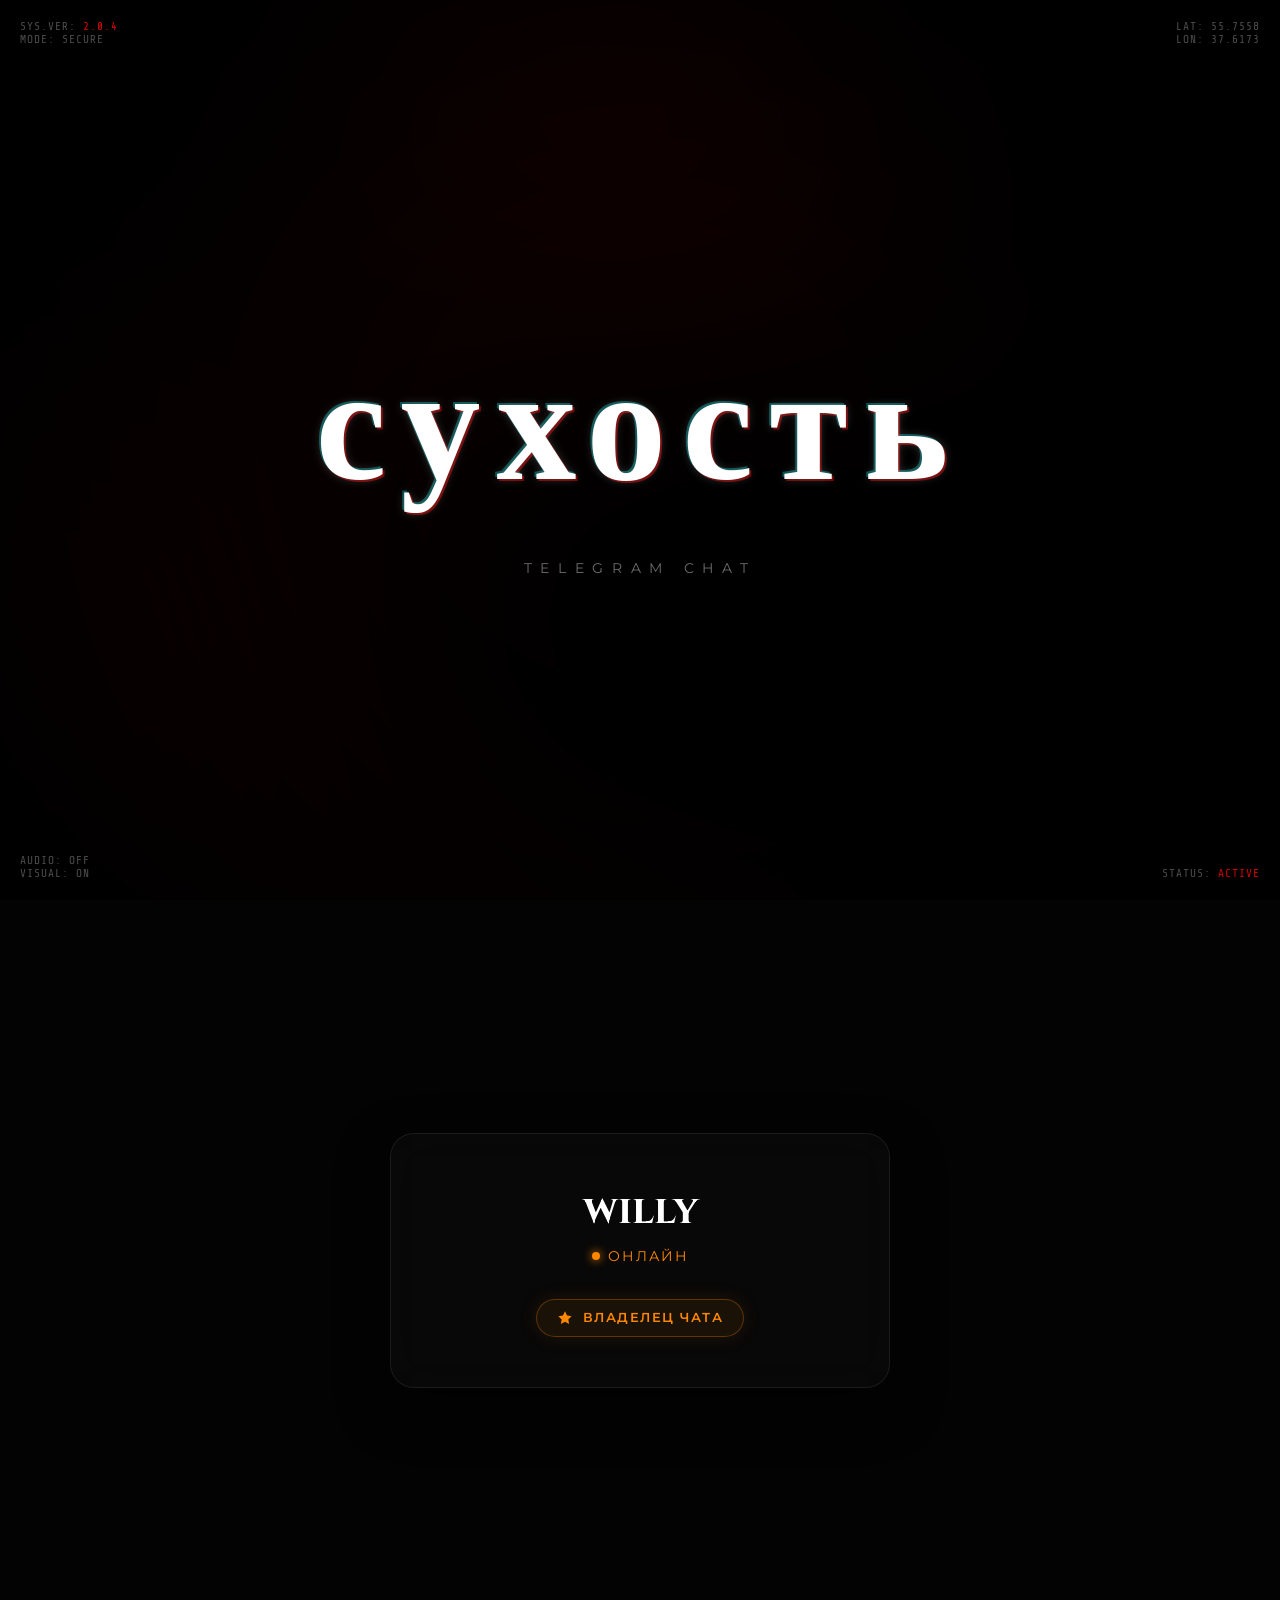
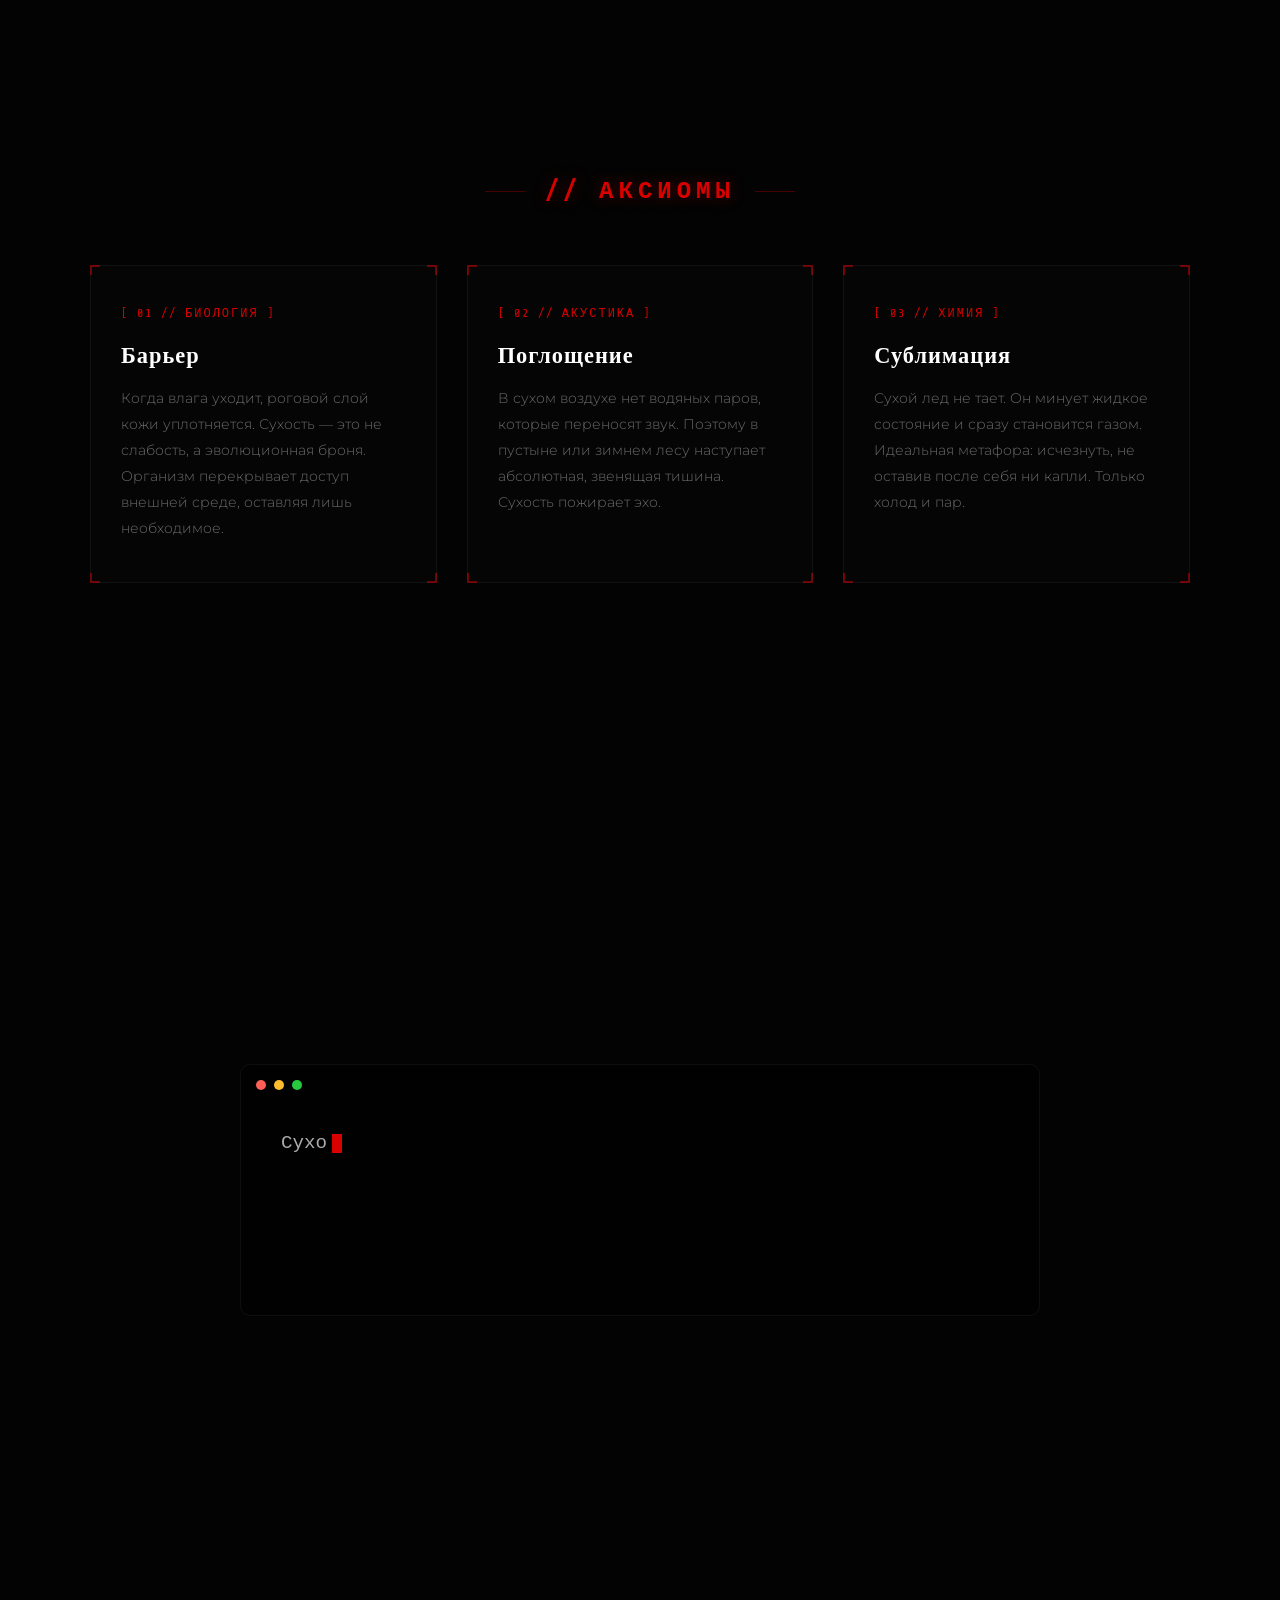
==== commit 77f9f570: "Update index.html" ====
--- a/index.html
+++ b/index.html
@@ -673,4 +673,4 @@
         });
     </script>
 </body>
-</html>+</html>
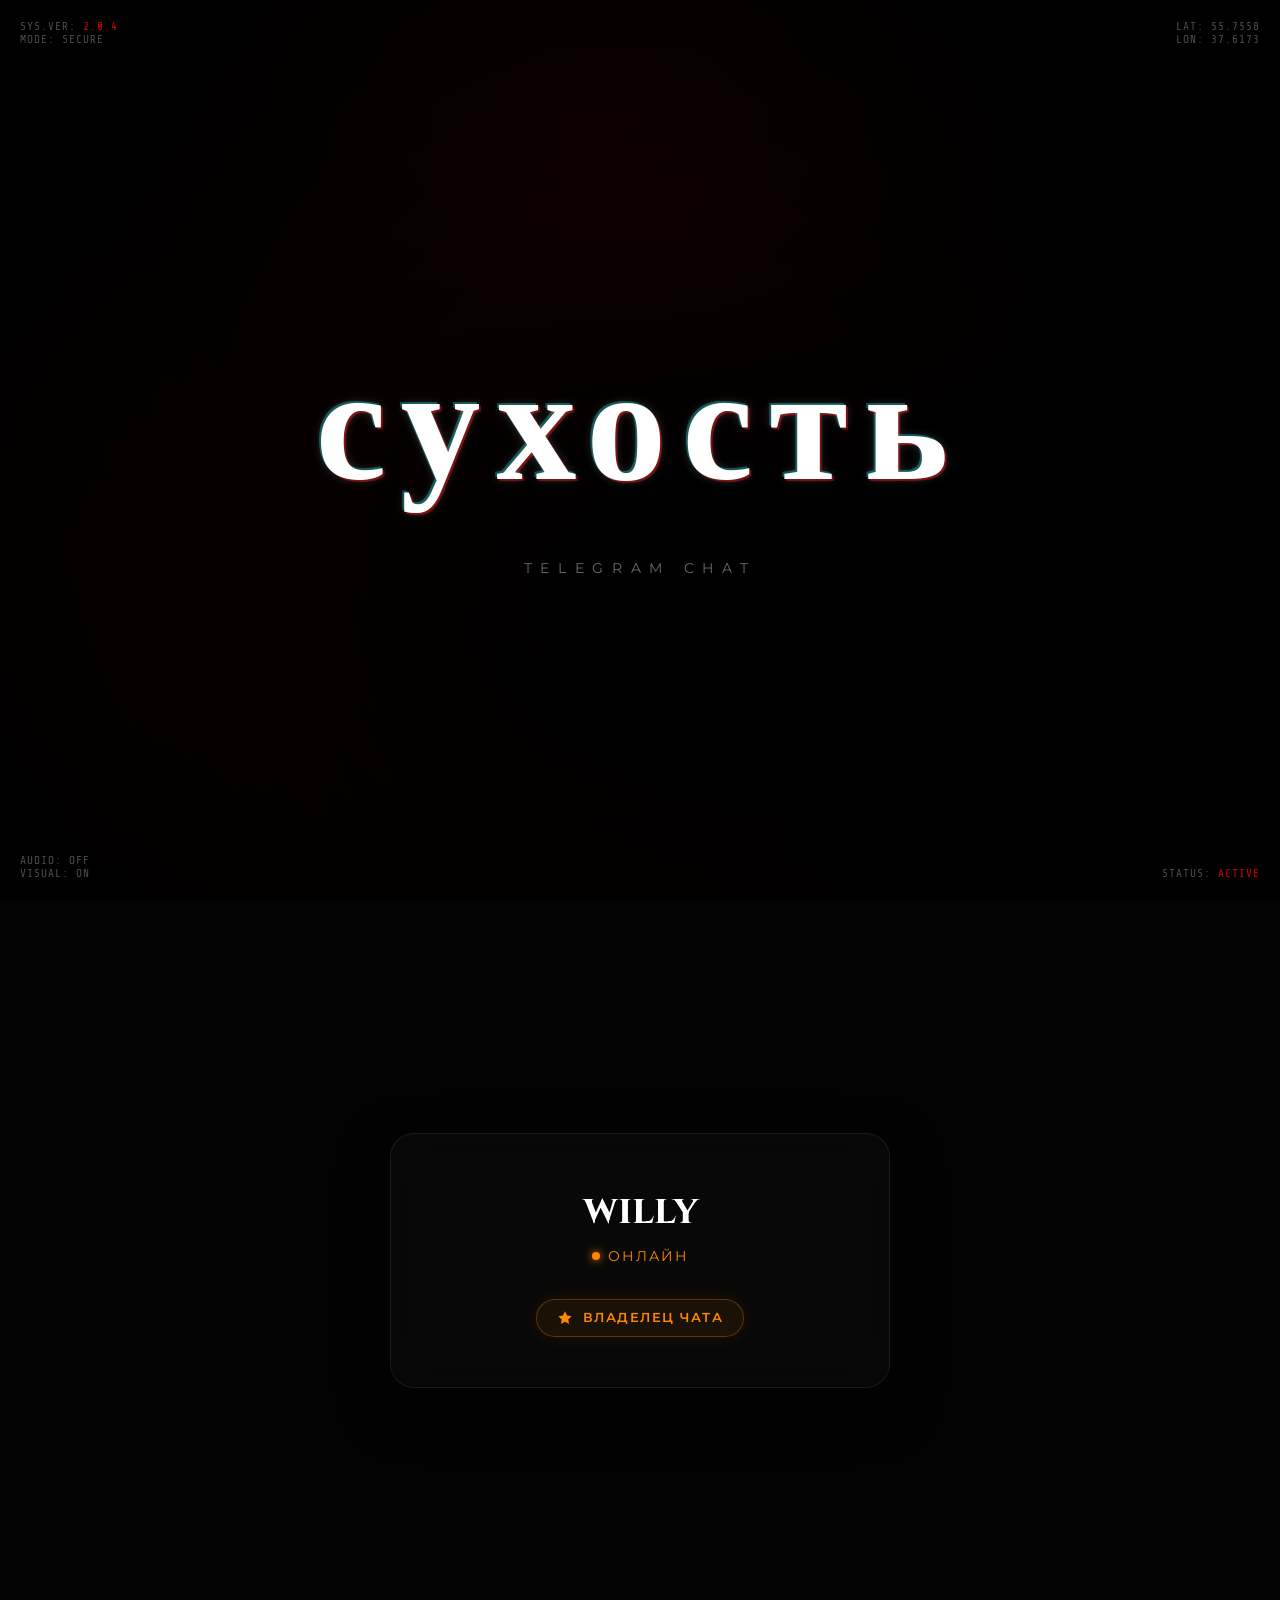
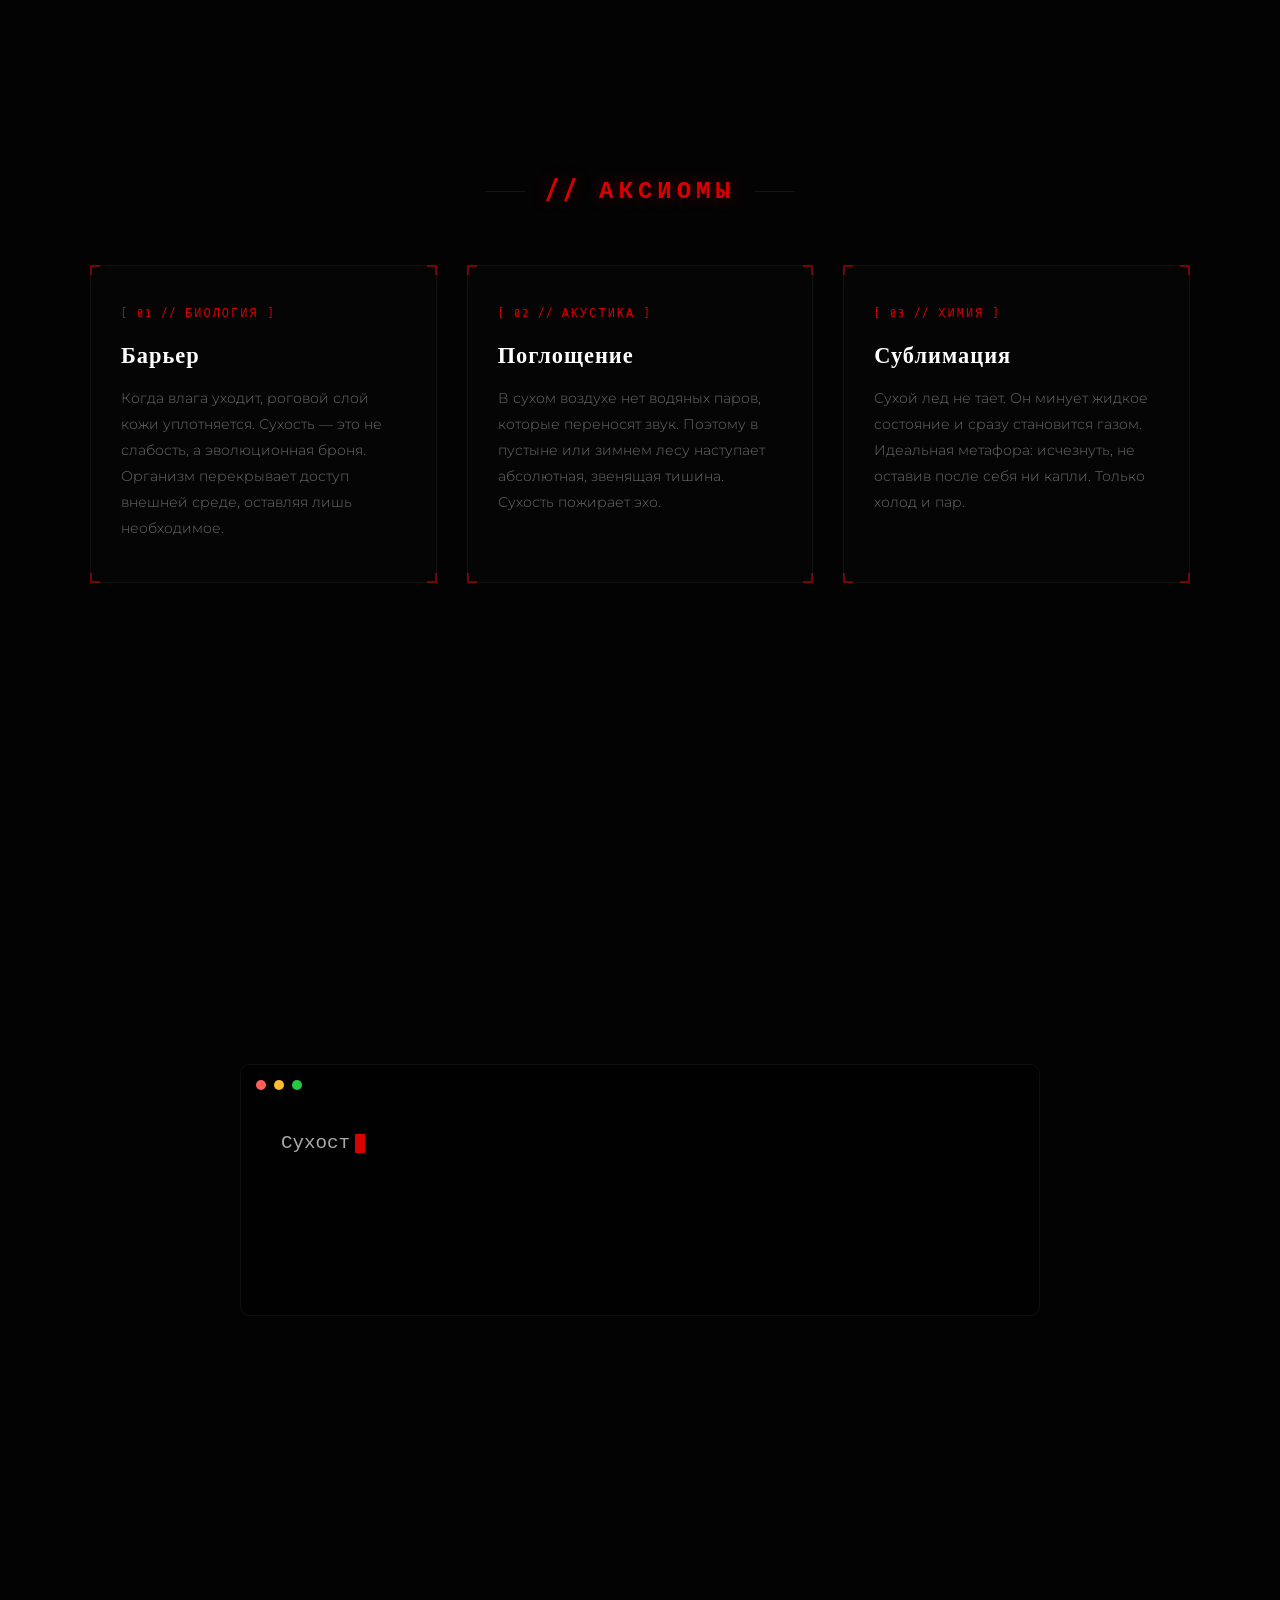
==== commit 046c11c0: "Add files via upload" ====
--- a/index.html
+++ b/index.html
@@ -673,4 +673,4 @@
         });
     </script>
 </body>
-</html>
+</html>
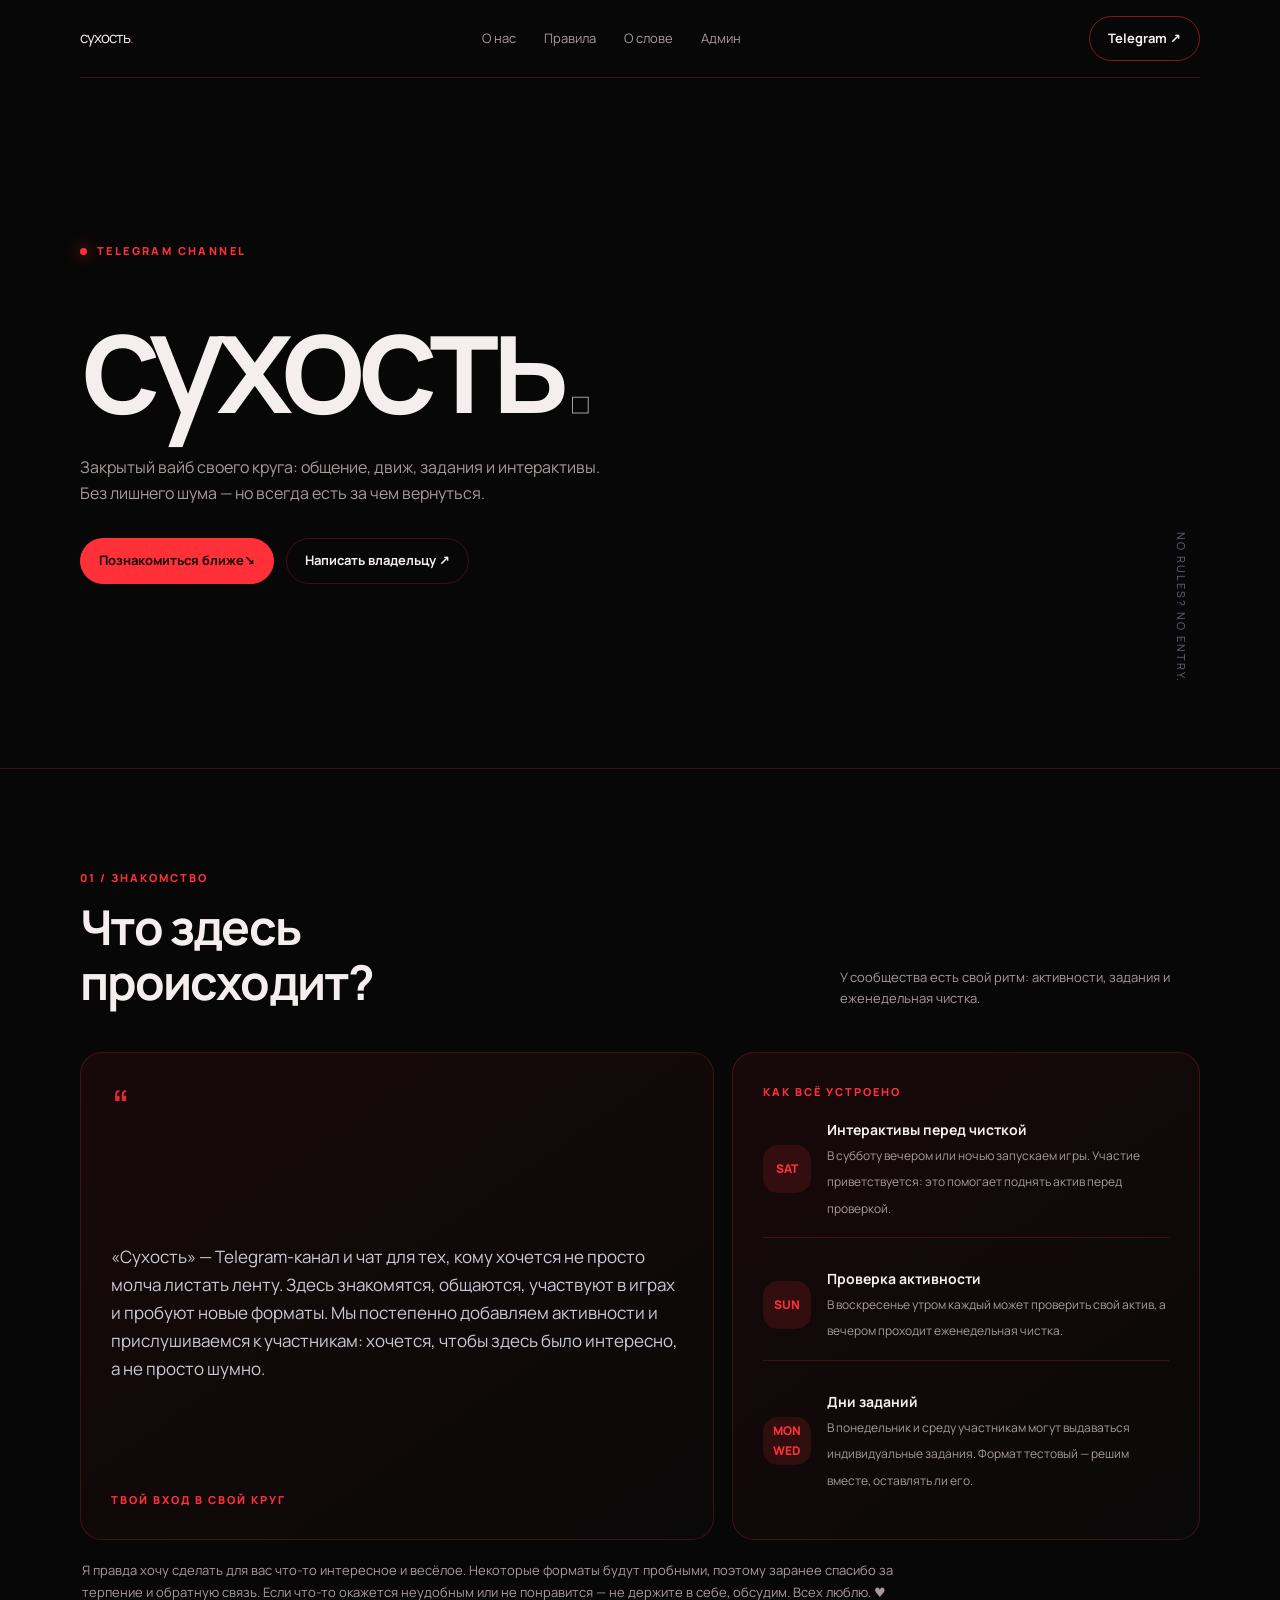
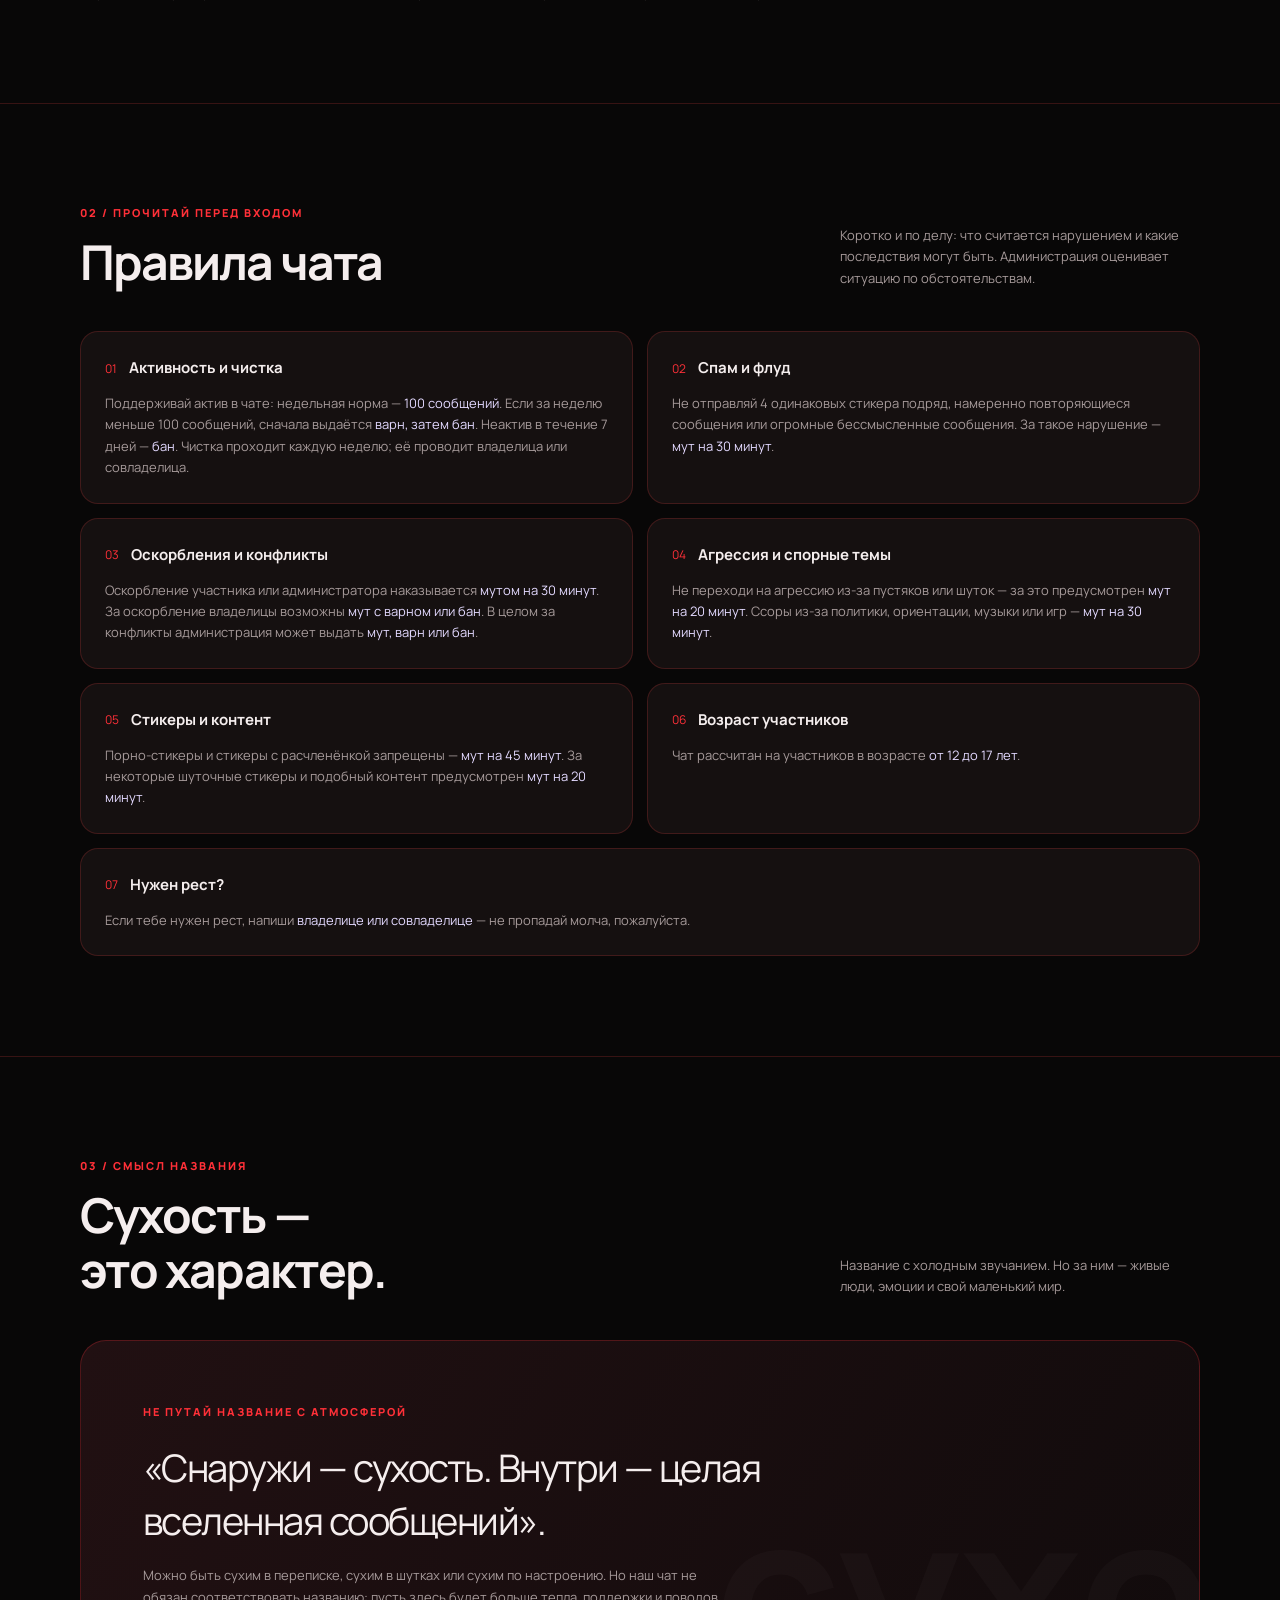
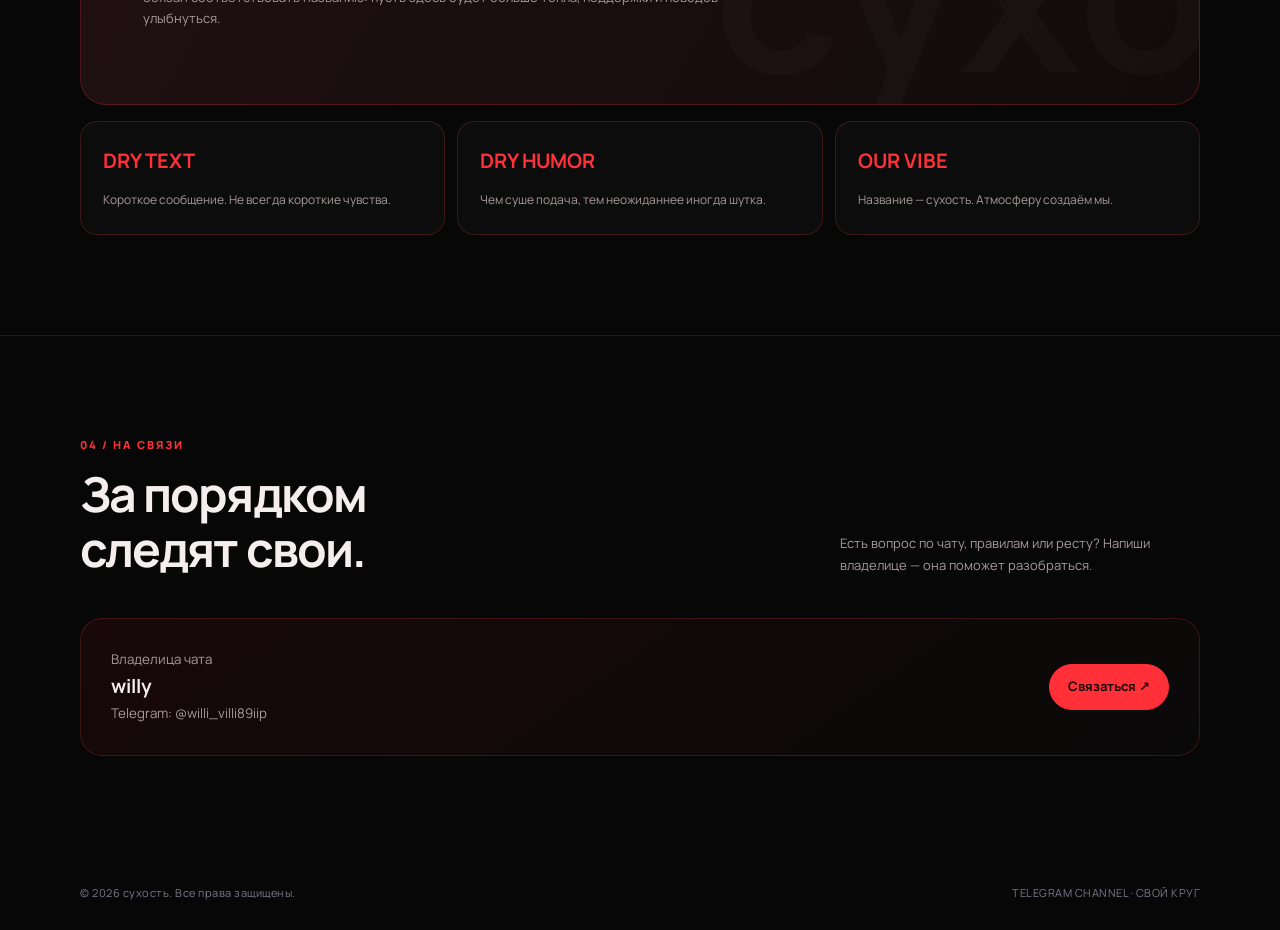
==== commit 10a5cfe0: "Add files via upload" ====
--- a/index.html
+++ b/index.html
@@ -1,676 +1,94 @@
-<!DOCTYPE html>
-<html lang="ru">
-<head>
-    <meta charset="UTF-8">
-    <meta name="viewport" content="width=device-width, initial-scale=1.0">
-    <title>сухость</title>
-    <link rel="preconnect" href="https://fonts.googleapis.com">
-    <link rel="preconnect" href="https://fonts.gstatic.com" crossorigin>
-    <link href="https://fonts.googleapis.com/css2?family=Cinzel:wght@700&family=Montserrat:wght@300;400;600;800&family=Share+Tech+Mono&display=swap" rel="stylesheet">
-    <style>
-        :root {
-            --bg: #030303;
-            --text-main: #e5e5e5;
-            --text-muted: #6b6b6b;
-            --accent-red: #d90000;
-            --accent-orange: #ff8800;
-            --glass-bg: rgba(12, 12, 12, 0.6);
-            --glass-border: rgba(255, 255, 255, 0.08);
-        }
-
-        * {
-            margin: 0;
-            padding: 0;
-            box-sizing: border-box;
-        }
-
-        html {
-            scroll-behavior: smooth;
-        }
-
-        body {
-            background-color: var(--bg);
-            color: var(--text-main);
-            font-family: 'Montserrat', sans-serif;
-            overflow-x: hidden;
-            min-height: 100vh;
-            position: relative;
-        }
-
-        /* --- WebGL Шейдерный Фон --- */
-        #bg-canvas {
-            position: fixed;
-            top: 0;
-            left: 0;
-            width: 100%;
-            height: 100%;
-            z-index: -2;
-            opacity: 0.7;
-        }
-
-        .vignette {
-            position: fixed;
-            top: 0;
-            left: 0;
-            width: 100%;
-            height: 100%;
-            background: radial-gradient(circle at center, transparent 30%, #000 100%);
-            z-index: -1;
-            pointer-events: none;
-        }
-
-        /* --- HUD Элементы (Интерфейс) --- */
-        .hud {
-            position: fixed;
-            font-family: 'Share Tech Mono', monospace;
-            font-size: 0.7rem;
-            color: rgba(255, 255, 255, 0.3);
-            z-index: 10;
-            pointer-events: none;
-            text-transform: uppercase;
-            letter-spacing: 1px;
-        }
-        .hud-tl { top: 20px; left: 20px; }
-        .hud-tr { top: 20px; right: 20px; text-align: right; }
-        .hud-bl { bottom: 20px; left: 20px; }
-        .hud-br { bottom: 20px; right: 20px; text-align: right; }
-        
-        .hud span { color: var(--accent-red); }
-
-        /* --- Секция Hero --- */
-        .hero {
-            height: 100vh;
-            display: flex;
-            flex-direction: column;
-            justify-content: center;
-            align-items: center;
-            position: relative;
-            z-index: 1;
-        }
-
-        .title {
-            font-family: 'Cinzel', serif;
-            font-size: clamp(4rem, 15vw, 10rem);
-            letter-spacing: 0.1em;
-            text-transform: lowercase;
-            color: #fff;
-            position: relative;
-            text-shadow: 
-                0 0 10px rgba(255,255,255,0.2),
-                2px 2px 0px rgba(217,0,0,0.5),
-                -2px -2px 0px rgba(0,255,255,0.3);
-            animation: glitch-anim 3s infinite alternate;
-        }
-
-        @keyframes glitch-anim {
-            0% { transform: translate(0); }
-            20% { transform: translate(-2px, 2px); }
-            40% { transform: translate(-2px, -2px); }
-            60% { transform: translate(2px, 2px); }
-            80% { transform: translate(2px, -2px); }
-            100% { transform: translate(0); }
-        }
-
-        .subtitle {
-            font-size: 0.9rem;
-            letter-spacing: 0.6em;
-            text-transform: uppercase;
-            color: var(--text-muted);
-            margin-top: 20px;
-            animation: fadeInUp 1s ease 0.5s both;
-        }
-
-        @keyframes fadeInUp {
-            from { opacity: 0; transform: translateY(20px); }
-            to { opacity: 1; transform: translateY(0); }
-        }
-
-        /* --- Общие стили для секций --- */
-        .content-section {
-            min-height: 80vh;
-            display: flex;
-            justify-content: center;
-            align-items: center;
-            padding: 80px 20px;
-            z-index: 1;
-            position: relative;
-            flex-direction: column;
-        }
-
-        .section-title {
-            font-family: 'Share Tech Mono', monospace;
-            font-size: 1.5rem;
-            color: var(--accent-red);
-            margin-bottom: 60px;
-            letter-spacing: 5px;
-            text-transform: uppercase;
-            text-align: center;
-            text-shadow: 0 0 15px rgba(217, 0, 0, 0.4);
-            position: relative;
-            display: inline-block;
-        }
-
-        /* Декоративные линии вокруг заголовка секции */
-        .section-title::before, .section-title::after {
-            content: '';
-            position: absolute;
-            top: 50%;
-            width: 40px;
-            height: 1px;
-            background: rgba(217, 0, 0, 0.3);
-        }
-        .section-title::before { right: 100%; margin-right: 20px; }
-        .section-title::after { left: 100%; margin-left: 20px; }
-
-        .reveal {
-            opacity: 0;
-            transform: translateY(40px);
-            transition: all 1s cubic-bezier(0.2, 0.9, 0.3, 1);
-        }
-
-        .reveal.visible {
-            opacity: 1;
-            transform: translateY(0);
-        }
-
-        /* --- Секция Профиля (Карточка) --- */
-        .profile-card {
-            background: var(--glass-bg);
-            backdrop-filter: blur(25px);
-            -webkit-backdrop-filter: blur(25px);
-            border: 1px solid var(--glass-border);
-            border-radius: 24px;
-            padding: 50px 40px;
-            display: flex;
-            flex-direction: column;
-            align-items: center;
-            text-align: center;
-            max-width: 500px;
-            width: 100%;
-            transform-style: preserve-3d;
-            transition: transform 0.2s ease-out, box-shadow 0.3s ease;
-            box-shadow: 0 20px 50px rgba(0,0,0,0.5);
-        }
-
-        .profile-card:hover {
-            box-shadow: 0 30px 60px rgba(0,0,0,0.7), 0 0 30px rgba(217,0,0,0.15);
-        }
-
-        .profile-info h2 {
-            font-family: 'Cinzel', serif;
-            font-size: 2.5rem;
-            color: #fff;
-            margin-bottom: 10px;
-        }
-
-        .status {
-            display: flex;
-            justify-content: center;
-            align-items: center;
-            gap: 8px;
-            color: var(--accent-orange);
-            font-size: 0.85rem;
-            text-transform: uppercase;
-            letter-spacing: 2px;
-            margin-bottom: 25px;
-        }
-
-        .status-dot {
-            width: 8px;
-            height: 8px;
-            background-color: var(--accent-orange);
-            border-radius: 50%;
-            box-shadow: 0 0 10px var(--accent-orange);
-            animation: pulse-status 1.5s infinite;
-        }
-
-        @keyframes pulse-status {
-            0% { opacity: 1; }
-            50% { opacity: 0.3; }
-            100% { opacity: 1; }
-        }
-
-        .owner-badge {
-            display: inline-flex;
-            align-items: center;
-            gap: 10px;
-            background: rgba(255, 136, 0, 0.08);
-            border: 1px solid rgba(255, 136, 0, 0.3);
-            color: var(--accent-orange);
-            padding: 10px 20px;
-            border-radius: 30px;
-            font-size: 0.8rem;
-            text-transform: uppercase;
-            letter-spacing: 1.5px;
-            font-weight: 600;
-            box-shadow: 0 0 20px rgba(255, 136, 0, 0.1);
-            margin-top: 10px;
-        }
-
-        .owner-badge svg {
-            width: 16px;
-            height: 16px;
-            fill: currentColor;
-        }
-
-        /* --- Секция "Аксиомы" --- */
-        .facts-grid {
-            display: grid;
-            grid-template-columns: repeat(auto-fit, minmax(320px, 1fr));
-            gap: 30px;
-            max-width: 1100px;
-            width: 100%;
-        }
-
-        .fact-card {
-            background: #050505;
-            border: 1px solid rgba(255, 255, 255, 0.05);
-            padding: 40px 30px;
-            border-radius: 4px;
-            transition: all 0.4s ease;
-            position: relative;
-        }
-
-        /* Угловые скобки (HUD-стиль) */
-        .card-corner {
-            position: absolute;
-            width: 10px;
-            height: 10px;
-            border-color: rgba(217, 0, 0, 0.5);
-            border-style: solid;
-            transition: all 0.3s ease;
-        }
-        .card-corner.tl { top: -1px; left: -1px; border-width: 2px 0 0 2px; }
-        .card-corner.tr { top: -1px; right: -1px; border-width: 2px 2px 0 0; }
-        .card-corner.bl { bottom: -1px; left: -1px; border-width: 0 0 2px 2px; }
-        .card-corner.br { bottom: -1px; right: -1px; border-width: 0 2px 2px 0; }
-
-        .fact-card:hover {
-            background: rgba(217, 0, 0, 0.02);
-            border-color: rgba(217, 0, 0, 0.2);
-        }
-
-        .fact-card:hover .card-corner {
-            width: 20px;
-            height: 20px;
-            border-color: var(--accent-red);
-            box-shadow: 0 0 10px var(--accent-red);
-        }
-
-        .fact-tag {
-            font-family: 'Share Tech Mono', monospace;
-            font-size: 0.75rem;
-            color: var(--accent-red);
-            text-transform: uppercase;
-            letter-spacing: 2px;
-            margin-bottom: 20px;
-            display: block;
-        }
-
-        .fact-card h3 {
-            font-family: 'Cinzel', serif;
-            font-size: 1.4rem;
-            color: #fff;
-            margin-bottom: 15px;
-            letter-spacing: 1px;
-        }
-
-        .fact-card p {
-            font-size: 0.9rem;
-            line-height: 1.8;
-            color: var(--text-muted);
-            font-weight: 300;
-        }
-
-        /* --- Секция Манифеста (Терминал) --- */
-        .manifesto-container {
-            background: rgba(0, 0, 0, 0.4);
-            border: 1px solid rgba(255, 255, 255, 0.05);
-            padding: 40px;
-            border-radius: 10px;
-            max-width: 800px;
-            width: 100%;
-            position: relative;
-        }
-
-        .manifesto-container::before {
-            content: '';
-            position: absolute;
-            top: 15px;
-            left: 15px;
-            width: 10px;
-            height: 10px;
-            border-radius: 50%;
-            background: #ff5f56;
-            box-shadow: 18px 0 0 #ffbd2e, 36px 0 0 #27c93f;
-        }
-
-        .manifesto-text {
-            font-family: 'Share Tech Mono', monospace;
-            font-size: 1.2rem;
-            line-height: 1.8;
-            color: #aaa;
-            margin-top: 20px;
-            min-height: 150px;
-        }
-
-        .manifesto-text span {
-            color: #fff;
-            font-weight: 600;
-            text-shadow: 0 0 10px rgba(255,255,255,0.3);
-        }
-
-        .cursor-blink {
-            display: inline-block;
-            width: 10px;
-            height: 1.2rem;
-            background-color: var(--accent-red);
-            vertical-align: middle;
-            animation: blink 1s step-end infinite;
-            margin-left: 5px;
-        }
-
-        @keyframes blink {
-            0%, 100% { opacity: 1; }
-            50% { opacity: 0; }
-        }
-
-        /* Адаптив */
-        @media (max-width: 768px) {
-            .profile-card { padding: 40px 20px; }
-            .facts-grid { grid-template-columns: 1fr; }
-            .hud { display: none; }
-            .manifesto-text { font-size: 1rem; }
-            .section-title::before, .section-title::after { display: none; }
-        }
-    </style>
-</head>
-<body>
-
-    <!-- HUD Элементы -->
-    <div class="hud hud-tl">SYS.VER: <span>2.0.4</span><br>MODE: SECURE</div>
-    <div class="hud hud-tr">LAT: 55.7558<br>LON: 37.6173</div>
-    <div class="hud hud-bl">AUDIO: OFF<br>VISUAL: ON</div>
-    <div class="hud hud-br">STATUS: <span>ACTIVE</span></div>
-
-    <!-- Фоновый WebGL-шейдер -->
-    <canvas id="bg-canvas"></canvas>
-    <div class="vignette"></div>
-
-    <!-- СЕКЦИЯ 1: Hero -->
-    <section class="hero">
-        <h1 class="title">сухость</h1>
-        <p class="subtitle">Telegram Chat</p>
-    </section>
-
-    <!-- СЕКЦИЯ 2: Профиль Владельца -->
-    <section class="content-section">
-        <div class="profile-card reveal" id="profileCard">
-            <div class="profile-info">
-                <h2>willy</h2>
-                <div class="status">
-                    <span class="status-dot"></span> онлайн
-                </div>
-                <div class="owner-badge">
-                    <svg viewBox="0 0 24 24" xmlns="http://www.w3.org/2000/svg">
-                        <path d="M12 2L15.09 8.26L22 9.27L17 14.14L18.18 21.02L12 17.77L5.82 21.02L7 14.14L2 9.27L8.91 8.26L12 2Z"/>
-                    </svg>
-                    Владелец чата
-                </div>
-            </div>
-        </div>
-    </section>
-
-    <!-- СЕКЦИЯ 3: Аксиомы -->
-    <section class="content-section">
-        <h2 class="section-title reveal">// АКСИОМЫ</h2>
-        <div class="facts-grid reveal">
-            <!-- Карточка 1 -->
-            <div class="fact-card">
-                <div class="card-corner tl"></div>
-                <div class="card-corner tr"></div>
-                <div class="card-corner bl"></div>
-                <div class="card-corner br"></div>
-                <span class="fact-tag">[ 01 // БИОЛОГИЯ ]</span>
-                <h3>Барьер</h3>
-                <p>Когда влага уходит, роговой слой кожи уплотняется. Сухость — это не слабость, а эволюционная броня. Организм перекрывает доступ внешней среде, оставляя лишь необходимое.</p>
-            </div>
-            <!-- Карточка 2 -->
-            <div class="fact-card">
-                <div class="card-corner tl"></div>
-                <div class="card-corner tr"></div>
-                <div class="card-corner bl"></div>
-                <div class="card-corner br"></div>
-                <span class="fact-tag">[ 02 // АКУСТИКА ]</span>
-                <h3>Поглощение</h3>
-                <p>В сухом воздухе нет водяных паров, которые переносят звук. Поэтому в пустыне или зимнем лесу наступает абсолютная, звенящая тишина. Сухость пожирает эхо.</p>
-            </div>
-            <!-- Карточка 3 -->
-            <div class="fact-card">
-                <div class="card-corner tl"></div>
-                <div class="card-corner tr"></div>
-                <div class="card-corner bl"></div>
-                <div class="card-corner br"></div>
-                <span class="fact-tag">[ 03 // ХИМИЯ ]</span>
-                <h3>Сублимация</h3>
-                <p>Сухой лед не тает. Он минует жидкое состояние и сразу становится газом. Идеальная метафора: исчезнуть, не оставив после себя ни капли. Только холод и пар.</p>
-            </div>
-        </div>
-    </section>
-
-    <!-- СЕКЦИЯ 4: Манифест -->
-    <section class="content-section" style="min-height: 100vh;">
-        <div class="manifesto-container reveal">
-            <div class="manifesto-text" id="typewriter-text"></div>
-        </div>
-    </section>
-
-    <script>
-        // --- 1. WebGL Шейдерный Фон ---
-        const canvas = document.getElementById('bg-canvas');
-        const gl = canvas.getContext('webgl');
-
-        if (gl) {
-            const vsSource = `
-                attribute vec4 aVertexPosition;
-                void main() {
-                    gl_Position = aVertexPosition;
-                }
-            `;
-
-            const fsSource = `
-                precision highp float;
-                uniform vec2 u_resolution;
-                uniform float u_time;
-                uniform vec2 u_mouse;
-
-                void main() {
-                    vec2 uv = gl_FragCoord.xy / u_resolution.xy;
-                    uv.x *= u_resolution.x / u_resolution.y;
-
-                    vec2 mouse = u_mouse / u_resolution;
-                    float dist = distance(uv, mouse);
-                    uv += (uv - mouse) * 0.1 * (1.0 / (dist + 0.5));
-
-                    float noise = sin(uv.x * 3.0 + u_time * 0.5) * cos(uv.y * 4.0 - u_time * 0.3);
-                    noise += sin(uv.y * 2.0 - u_time * 0.7) * 0.5;
-                    noise = noise * 0.5 + 0.5;
-
-                    vec3 color1 = vec3(0.02, 0.0, 0.0);
-                    vec3 color2 = vec3(0.15, 0.01, 0.01);
-                    
-                    vec3 finalColor = mix(color1, color2, noise);
-
-                    float vignette = 1.0 - smoothstep(0.3, 1.0, length(uv - 0.5));
-                    finalColor *= vignette;
-
-                    gl_FragColor = vec4(finalColor, 1.0);
-                }
-            `;
-
-            function createShader(gl, type, source) {
-                const shader = gl.createShader(type);
-                gl.shaderSource(shader, source);
-                gl.compileShader(shader);
-                if (!gl.getShaderParameter(shader, gl.COMPILE_STATUS)) {
-                    console.error('Shader error:', gl.getShaderInfoLog(shader));
-                    gl.deleteShader(shader);
-                    return null;
-                }
-                return shader;
-            }
-
-            const vertexShader = createShader(gl, gl.VERTEX_SHADER, vsSource);
-            const fragmentShader = createShader(gl, gl.FRAGMENT_SHADER, fsSource);
-
-            const program = gl.createProgram();
-            gl.attachShader(program, vertexShader);
-            gl.attachShader(program, fragmentShader);
-            gl.linkProgram(program);
-
-            const positionBuffer = gl.createBuffer();
-            gl.bindBuffer(gl.ARRAY_BUFFER, positionBuffer);
-            const positions = [-1.0, 1.0, 1.0, 1.0, -1.0, -1.0, 1.0, -1.0];
-            gl.bufferData(gl.ARRAY_BUFFER, new Float32Array(positions), gl.STATIC_DRAW);
-
-            const positionLocation = gl.getAttribLocation(program, 'aVertexPosition');
-            const timeLocation = gl.getUniformLocation(program, 'u_time');
-            const resolutionLocation = gl.getUniformLocation(program, 'u_resolution');
-            const mouseLocation = gl.getUniformLocation(program, 'u_mouse');
-
-            gl.enableVertexAttribArray(positionLocation);
-            gl.vertexAttribPointer(positionLocation, 2, gl.FLOAT, false, 0, 0);
-
-            const mouse = { x: 0, y: 0 };
-            document.addEventListener('mousemove', (e) => {
-                mouse.x = e.clientX;
-                mouse.y = canvas.height - e.clientY;
-            });
-
-            function resizeCanvas() {
-                canvas.width = window.innerWidth;
-                canvas.height = window.innerHeight;
-                gl.viewport(0, 0, canvas.width, canvas.height);
-            }
-            window.addEventListener('resize', resizeCanvas);
-            resizeCanvas();
-
-            function render(time) {
-                time *= 0.001;
-                gl.useProgram(program);
-                gl.uniform1f(timeLocation, time);
-                gl.uniform2f(resolutionLocation, canvas.width, canvas.height);
-                gl.uniform2f(mouseLocation, mouse.x, mouse.y);
-                gl.clearColor(0.0, 0.0, 0.0, 1.0);
-                gl.clear(gl.COLOR_BUFFER_BIT);
-                gl.drawArrays(gl.TRIANGLE_STRIP, 0, 4);
-                requestAnimationFrame(render);
-            }
-            requestAnimationFrame(render);
-        }
-
-        // --- 2. 3D-наклон карточки профиля ---
-        const card = document.getElementById('profileCard');
-        if (card) {
-            card.addEventListener('mousemove', (e) => {
-                const rect = card.getBoundingClientRect();
-                const x = e.clientX - rect.left;
-                const y = e.clientY - rect.top;
-                const centerX = rect.width / 2;
-                const centerY = rect.height / 2;
-                
-                const rotateX = (y - centerY) / 20;
-                const rotateY = (centerX - x) / 20;
-
-                card.style.transform = `perspective(1000px) rotateX(${rotateX}deg) rotateY(${rotateY}deg) scale3d(1.02, 1.02, 1.02)`;
-            });
-
-            card.addEventListener('mouseleave', () => {
-                card.style.transform = 'perspective(1000px) rotateX(0) rotateY(0) scale3d(1, 1, 1)';
-            });
-        }
-
-        // --- 3. Эффект печатной машинки ---
-        const lines = [
-            "Сухость — это не отсутствие влаги.",
-            "Это состояние души, когда эмоции",
-            "отфильтрованы до кристальной чистоты.",
-            "Здесь нет места лишнему шуму.",
-            "Только холодный взгляд, пульс в висках",
-            "и ритм, который ты чувствуешь кожей."
-        ];
-        
-        const typeTarget = document.getElementById('typewriter-text');
-        let hasTyped = false;
-
-        function typeWriter() {
-            if (hasTyped) return;
-            hasTyped = true;
-
-            let lineIndex = 0;
-            let charIndex = 0;
-            
-            typeTarget.innerHTML = ''; 
-            
-            const cursor = document.createElement('span');
-            cursor.className = 'cursor-blink';
-            typeTarget.appendChild(cursor);
-
-            function typeChar() {
-                if (lineIndex < lines.length) {
-                    const currentLine = lines[lineIndex];
-                    
-                    if (charIndex < currentLine.length) {
-                        let charText = currentLine.charAt(charIndex);
-                        
-                        if (lines[lineIndex].includes("состояние души") && 
-                           (charIndex >= 4 && charIndex < 18)) {
-                            let span = typeTarget.querySelector('.highlight-temp');
-                            if (!span) {
-                                span = document.createElement('span');
-                                span.className = 'highlight-temp';
-                                typeTarget.insertBefore(span, cursor);
-                            }
-                            span.appendChild(document.createTextNode(charText));
-                        } else {
-                            typeTarget.insertBefore(document.createTextNode(charText), cursor);
-                        }
-                        
-                        charIndex++;
-                        setTimeout(typeChar, 30);
-                    } else {
-                        typeTarget.insertBefore(document.createElement('br'), cursor);
-                        let span = typeTarget.querySelector('.highlight-temp');
-                        if (span) span.classList.remove('highlight-temp');
-                        
-                        lineIndex++;
-                        charIndex = 0;
-                        setTimeout(typeChar, 300);
-                    }
-                } else {
-                    const finalSpan = typeTarget.querySelector('.highlight-temp');
-                    if (finalSpan) finalSpan.className = '';
-                }
-            }
-            typeChar();
-        }
-
-        // --- 4. Появление элементов при скролле ---
-        const observer = new IntersectionObserver((entries) => {
-            entries.forEach(entry => {
-                if (entry.isIntersecting) {
-                    entry.target.classList.add('visible');
-                    
-                    if (entry.target.querySelector('#typewriter-text')) {
-                        setTimeout(typeWriter, 500);
-                    }
-                }
-            });
-        }, { threshold: 0.15 });
-
-        document.querySelectorAll('.reveal').forEach((el) => {
-            observer.observe(el);
-        });
-    </script>
-</body>
-</html>+<!DOCTYPE html>
+<html lang="ru">
+<head>
+  <meta charset="UTF-8">
+  <meta name="viewport" content="width=device-width, initial-scale=1">
+  <meta name="theme-color" content="#090a0f">
+  <meta name="description" content="Сухость — Telegram-сообщество, интерактивы, задания и общение.">
+  <title>сухость — no signal, just us</title>
+  <link rel="preconnect" href="https://fonts.googleapis.com">
+  <link rel="preconnect" href="https://fonts.gstatic.com" crossorigin>
+  <link href="https://fonts.googleapis.com/css2?family=Manrope:wght@400;500;600;700;800&family=Unbounded:wght@400;500;600;700&display=swap" rel="stylesheet">
+  <link rel="stylesheet" href="css/style.css">
+</head>
+<body>
+  <header class="wrap nav">
+    <a class="brand" href="#top">сухость<span>.</span></a>
+    <nav class="navlinks" aria-label="Навигация"><a href="#about">О нас</a><a href="#rules">Правила</a><a href="#word">О слове</a><a href="#team">Админ</a></nav>
+    <a class="nav-cta" href="https://t.me/willi_villi89iip" target="_blank" rel="noopener">Telegram ↗</a>
+  </header>
+
+  <main id="top">
+    <div class="wrap hero">
+      <div class="reveal">
+        <div class="eyebrow"><span class="dot"></span> TELEGRAM CHANNEL</div>
+        <h1>сухость<span class="outline">.</span></h1>
+        <p>Закрытый вайб своего круга: общение, движ, задания и интерактивы. Без лишнего шума — но всегда есть за чем вернуться.</p>
+        <div class="actions">
+          <a class="btn primary" href="#about">Познакомиться ближе <span aria-hidden="true">↘</span></a>
+          <a class="btn secondary" href="https://t.me/willi_villi89iip" target="_blank" rel="noopener">Написать владельцу ↗</a>
+        </div>
+      </div>
+      <div class="hero-note">NO RULES? NO ENTRY.</div>
+    </div>
+
+    <section id="about">
+      <div class="wrap">
+        <div class="section-head reveal"><div><div class="kicker">01 / знакомство</div><h2>Что здесь<br>происходит?</h2></div><p>У сообщества есть свой ритм: активности, задания и еженедельная чистка.</p></div>
+        <div class="about-grid">
+          <article class="panel about-main reveal"><div class="big-mark">“</div><p>«Сухость» — Telegram-канал и чат для тех, кому хочется не просто молча листать ленту. Здесь знакомятся, общаются, участвуют в играх и пробуют новые форматы. Мы постепенно добавляем активности и прислушиваемся к участникам: хочется, чтобы здесь было интересно, а не просто шумно.</p><div class="kicker">ТВОЙ ВХОД В СВОЙ КРУГ</div></article>
+          <article class="panel reveal">
+            <div class="kicker">как всё устроено</div>
+            <div class="schedule">
+              <div class="schedule-item"><div class="day">SAT</div><div><b>Интерактивы перед чисткой</b><small>В субботу вечером или ночью запускаем игры. Участие приветствуется: это помогает поднять актив перед проверкой.</small></div></div>
+              <div class="schedule-item"><div class="day">SUN</div><div><b>Проверка активности</b><small>В воскресенье утром каждый может проверить свой актив, а вечером проходит еженедельная чистка.</small></div></div>
+              <div class="schedule-item"><div class="day">MON<br>WED</div><div><b>Дни заданий</b><small>В понедельник и среду участникам могут выдаваться индивидуальные задания. Формат тестовый — решим вместе, оставлять ли его.</small></div></div>
+            </div>
+          </article>
+        </div>
+        <p class="about-note reveal" style="color:var(--muted);font-size:13px;max-width:820px;margin:20px 2px 0">Я правда хочу сделать для вас что-то интересное и весёлое. Некоторые форматы будут пробными, поэтому заранее спасибо за терпение и обратную связь. Если что-то окажется неудобным или не понравится — не держите в себе, обсудим. Всех люблю. ♥</p>
+      </div>
+    </section>
+
+    <section id="rules">
+      <div class="wrap">
+        <div class="section-head reveal"><div><div class="kicker">02 / прочитай перед входом</div><h2>Правила чата</h2></div><p>Коротко и по делу: что считается нарушением и какие последствия могут быть. Администрация оценивает ситуацию по обстоятельствам.</p></div>
+        <div class="rules-grid">
+          <article class="rule reveal"><div class="rule-top"><span class="num">01</span><h3>Активность и чистка</h3></div><p>Поддерживай актив в чате: недельная норма — <em>100 сообщений</em>. Если за неделю меньше 100 сообщений, сначала выдаётся <em>варн, затем бан</em>. Неактив в течение 7 дней — <em>бан</em>. Чистка проходит каждую неделю; её проводит владелица или совладелица.</p></article>
+          <article class="rule reveal"><div class="rule-top"><span class="num">02</span><h3>Спам и флуд</h3></div><p>Не отправляй 4 одинаковых стикера подряд, намеренно повторяющиеся сообщения или огромные бессмысленные сообщения. За такое нарушение — <em>мут на 30 минут</em>.</p></article>
+          <article class="rule reveal"><div class="rule-top"><span class="num">03</span><h3>Оскорбления и конфликты</h3></div><p>Оскорбление участника или администратора наказывается <em>мутом на 30 минут</em>. За оскорбление владелицы возможны <em>мут с варном или бан</em>. В целом за конфликты администрация может выдать <em>мут, варн или бан</em>.</p></article>
+          <article class="rule reveal"><div class="rule-top"><span class="num">04</span><h3>Агрессия и спорные темы</h3></div><p>Не переходи на агрессию из-за пустяков или шуток — за это предусмотрен <em>мут на 20 минут</em>. Ссоры из-за политики, ориентации, музыки или игр — <em>мут на 30 минут</em>.</p></article>
+          <article class="rule reveal"><div class="rule-top"><span class="num">05</span><h3>Стикеры и контент</h3></div><p>Порно-стикеры и стикеры с расчленёнкой запрещены — <em>мут на 45 минут</em>. За некоторые шуточные стикеры и подобный контент предусмотрен <em>мут на 20 минут</em>.</p></article>
+          <article class="rule reveal"><div class="rule-top"><span class="num">06</span><h3>Возраст участников</h3></div><p>Чат рассчитан на участников в возрасте <em>от 12 до 17 лет</em>.</p></article>
+          <article class="rule reveal wide"><div class="rule-top"><span class="num">07</span><h3>Нужен рест?</h3></div><p>Если тебе нужен рест, напиши <em>владелице или совладелице</em> — не пропадай молча, пожалуйста.</p></article>
+        </div>
+      </div>
+    </section>
+
+    <section id="word">
+      <div class="wrap">
+        <div class="section-head reveal"><div><div class="kicker">03 / смысл названия</div><h2>Сухость —<br>это характер.</h2></div><p>Название с холодным звучанием. Но за ним — живые люди, эмоции и свой маленький мир.</p></div>
+        <div class="dryness reveal">
+          <div class="kicker">НЕ ПУТАЙ НАЗВАНИЕ С АТМОСФЕРОЙ</div>
+          <blockquote>«Снаружи — сухость. Внутри — целая вселенная сообщений».</blockquote>
+          <p>Можно быть сухим в переписке, сухим в шутках или сухим по настроению. Но наш чат не обязан соответствовать названию: пусть здесь будет больше тепла, поддержки и поводов улыбнуться.</p>
+        </div>
+        <div class="fact-row">
+          <div class="fact reveal"><strong>DRY TEXT</strong><span>Короткое сообщение. Не всегда короткие чувства.</span></div>
+          <div class="fact reveal"><strong>DRY HUMOR</strong><span>Чем суше подача, тем неожиданнее иногда шутка.</span></div>
+          <div class="fact reveal"><strong>OUR VIBE</strong><span>Название — сухость. Атмосферу создаём мы.</span></div>
+        </div>
+      </div>
+    </section>
+
+    <section id="team">
+      <div class="wrap">
+        <div class="section-head reveal"><div><div class="kicker">04 / на связи</div><h2>За порядком<br>следят свои.</h2></div><p>Есть вопрос по чату, правилам или ресту? Напиши владелице — она поможет разобраться.</p></div>
+        <div class="panel admin reveal"><div><small>Владелица чата</small><strong>willy</strong><small>Telegram: @willi_villi89iip</small></div><a class="btn primary" href="https://t.me/willi_villi89iip" target="_blank" rel="noopener">Связаться ↗</a></div>
+      </div>
+    </section>
+  </main>
+  <footer><div class="wrap foot"><span>© 2026 сухость. Все права защищены.</span><span>TELEGRAM CHANNEL · СВОЙ КРУГ</span></div></footer>
+  <script src="js/main.js" defer></script>
+</body>
+</html>
--- a/css/style.css
+++ b/css/style.css
@@ -0,0 +1,165 @@
+:root{--bg:#080707;--panel:#151010;--panel2:#211313;--text:#f5eeee;--muted:#a69a9a;--accent:#ff3038;--accent2:#ff7777;--line:rgba(255,70,70,.19)}
+    *{box-sizing:border-box}html{scroll-behavior:smooth}body{margin:0;background:var(--bg);color:var(--text);font-family:Manrope,system-ui,sans-serif;line-height:1.65;overflow-x:hidden}
+    body:before{content:"";position:fixed;inset:0;pointer-events:none;opacity:.20;z-index:-1;background-image:radial-gradient(rgba(255,255,255,.11) .55px,transparent .55px);background-size:5px 5px}
+    a{color:inherit;text-decoration:none}.wrap{width:min(1120px,calc(100% - 44px));margin:auto}
+    .nav{height:78px;display:flex;align-items:center;justify-content:space-between;border-bottom:1px solid var(--line)}
+    .brand{font-family:Manrope,system-ui,sans-serif;font-size:15px;letter-spacing:-1px}.brand span{color:var(--accent)}
+    .navlinks{display:flex;gap:28px;color:var(--muted);font-size:13px}.navlinks a:hover{color:var(--text)}
+    .nav-cta,.btn{display:inline-flex;align-items:center;justify-content:center;border:1px solid rgba(255,48,56,.48);border-radius:999px;padding:11px 18px;font-size:13px;font-weight:700;transition:.25s}
+    .nav-cta:hover,.btn:hover{transform:translateY(-2px);background:rgba(255,48,56,.13)}
+    .hero{min-height:690px;display:flex;align-items:center;position:relative;padding:90px 0 110px}
+    .hero:after{content:"";position:absolute;width:540px;height:540px;right:-70px;top:70px;background:radial-gradient(circle,rgba(255,25,35,.25),rgba(130,0,8,.14) 42%,transparent 70%);filter:blur(12px);z-index:-1}
+    .eyebrow{display:flex;align-items:center;gap:10px;color:var(--accent);font-size:11px;letter-spacing:2.4px;text-transform:uppercase;font-weight:800}
+    .dot{width:7px;height:7px;border-radius:50%;background:var(--accent);box-shadow:0 0 15px var(--accent)}
+    h1{font-family:Manrope,system-ui,sans-serif;font-size:clamp(58px,12vw,142px);line-height:.98;letter-spacing:-.07em;margin:30px 0 24px;font-weight:600}
+    h1 .outline{color:transparent;-webkit-text-stroke:1px rgba(241,240,247,.65)}
+    .hero p{max-width:520px;color:var(--muted);font-size:16px;margin:0 0 32px}
+    .actions{display:flex;gap:12px;flex-wrap:wrap}.btn.primary{background:var(--accent);color:#160506;border-color:var(--accent)}.btn.secondary{border-color:var(--line);color:var(--text)}
+    .hero-note{position:absolute;right:10px;bottom:85px;color:#626577;font-size:11px;letter-spacing:2px;writing-mode:vertical-rl}
+    section{padding:100px 0;border-top:1px solid var(--line)}.section-head{display:flex;justify-content:space-between;align-items:end;gap:30px;margin-bottom:42px}
+    .kicker{color:var(--accent);font-size:11px;letter-spacing:2px;text-transform:uppercase;font-weight:800}
+    h2{font-family:Manrope,system-ui,sans-serif;font-size:clamp(28px,5vw,48px);line-height:1.15;letter-spacing:-.04em;margin:12px 0 0}
+    .section-head p{max-width:360px;color:var(--muted);font-size:13px;margin:0}
+    .about-grid{display:grid;grid-template-columns:1.15fr .85fr;gap:18px}
+    .panel{background:linear-gradient(145deg,rgba(255,35,45,.065),rgba(255,255,255,.012));border:1px solid var(--line);border-radius:22px;padding:30px}
+    .about-main{min-height:290px;display:flex;flex-direction:column;justify-content:space-between}.about-main p{font-size:17px;color:#c9c8d4;max-width:600px}
+    .big-mark{font-family:Manrope,system-ui,sans-serif;font-size:52px;color:rgba(255,48,56,.85);line-height:1}
+    .schedule{display:grid;gap:12px}.schedule-item{display:flex;gap:16px;align-items:center;padding:17px 0;border-bottom:1px solid var(--line)}.schedule-item:last-child{border:0}
+    .day{width:48px;height:48px;border-radius:15px;background:rgba(255,48,56,.13);display:grid;place-items:center;color:var(--accent);font-size:12px;font-weight:800;flex-shrink:0}
+    .schedule-item b{display:block;font-size:14px}.schedule-item small{color:var(--muted);font-size:12px}
+    .rules-grid{display:grid;grid-template-columns:repeat(2,1fr);gap:14px}.rule{padding:24px;border-radius:18px;background:var(--panel);border:1px solid var(--line)}
+    .rule-top{display:flex;align-items:center;gap:12px;margin-bottom:12px}.num{font-family:Manrope,system-ui,sans-serif;color:var(--accent);font-size:12px}.rule h3{font-size:15px;margin:0}.rule p{font-size:13px;color:var(--muted);margin:0}
+    .rule em{font-style:normal;color:#e3d9ff}.wide{grid-column:1/-1}
+    .dryness{position:relative;overflow:hidden;background:linear-gradient(120deg,#211012,#110b0c);border:1px solid rgba(255,48,56,.25);border-radius:26px;padding:clamp(28px,6vw,62px)}
+    .dryness:after{content:"сухо";position:absolute;right:-15px;bottom:-65px;font-family:Manrope,system-ui,sans-serif;font-size:clamp(100px,20vw,220px);font-weight:700;color:rgba(255,255,255,.025);pointer-events:none}
+    .dryness blockquote{font-family:Manrope,system-ui,sans-serif;font-size:clamp(22px,4vw,38px);line-height:1.4;letter-spacing:-.04em;max-width:760px;margin:20px 0 18px;position:relative;z-index:1}
+    .dryness p{color:var(--muted);font-size:13px;max-width:600px;position:relative;z-index:1}
+    .fact-row{display:grid;grid-template-columns:repeat(3,1fr);gap:12px;margin-top:16px}.fact{padding:22px;border:1px solid var(--line);border-radius:17px;background:rgba(255,255,255,.025)}.fact strong{display:block;color:var(--accent);font-family:Manrope,system-ui,sans-serif;font-size:20px;margin-bottom:8px}.fact span{font-size:12px;color:var(--muted)}
+    .admin{display:flex;justify-content:space-between;align-items:center;gap:20px}.admin small{color:var(--muted);display:block}.admin strong{font-size:19px}.telegram{color:var(--accent);font-size:13px}
+    footer{padding:28px 0;color:#77798a;font-size:11px;letter-spacing:.5px}.foot{display:flex;justify-content:space-between;gap:15px;align-items:center}
+    .reveal{opacity:0;transform:translateY(18px);transition:opacity .7s,transform .7s}.reveal.visible{opacity:1;transform:none}
+    @media(max-width:760px){.nav{height:66px}.navlinks{display:none}.hero{min-height:620px;padding:85px 0}.hero:after{width:360px;height:360px;right:-140px;top:150px}.hero-note{display:none}.section-head{display:block}.section-head p{margin-top:16px}.about-grid{grid-template-columns:1fr}.rules-grid{grid-template-columns:1fr}.wide{grid-column:auto}.fact-row{grid-template-columns:1fr}.panel{padding:23px}section{padding:76px 0}.admin{align-items:flex-start;flex-direction:column}.foot{align-items:flex-start;flex-direction:column}}
+    @media(prefers-reduced-motion:reduce){html{scroll-behavior:auto}.reveal{opacity:1;transform:none;transition:none}*{transition:none!important}}
+
+/* Responsive overflow fixes */
+html, body {
+  width: 100%;
+  max-width: 100%;
+  overflow-x: clip;
+}
+body {
+  min-width: 0;
+}
+.wrap {
+  min-width: 0;
+}
+main, section, header, footer, .panel, .rule, .dryness,
+.about-grid, .rules-grid, .fact-row, .section-head {
+  min-width: 0;
+  max-width: 100%;
+}
+.about-grid > *, .rules-grid > *, .fact-row > *,
+.section-head > *, .schedule-item > div:last-child {
+  min-width: 0;
+}
+p, small, h1, h2, h3, a, span {
+  overflow-wrap: anywhere;
+}
+@media (max-width: 760px) {
+  .wrap {
+    width: calc(100% - 32px);
+    max-width: 100%;
+  }
+  .hero {
+    width: 100%;
+    max-width: 100%;
+  }
+  .hero:after {
+    width: min(360px, 95vw);
+    height: min(360px, 95vw);
+    right: -105px;
+  }
+  .dryness {
+    max-width: 100%;
+  }
+  .dryness:after {
+    right: -35px;
+    max-width: 100%;
+    font-size: clamp(88px, 22vw, 150px);
+  }
+  .schedule-item {
+    align-items: flex-start;
+  }
+  .schedule-item small {
+    display: block;
+    overflow-wrap: anywhere;
+  }
+  .nav-cta {
+    padding: 9px 13px;
+    white-space: nowrap;
+  }
+  h1 {
+    font-size: clamp(54px, 15vw, 90px);
+    overflow-wrap: normal;
+  }
+}
+
+
+
+/* Full-bleed mobile viewport and safe content gutters */
+:root {
+  background: #080707;
+}
+html {
+  margin: 0 !important;
+  padding: 0 !important;
+  width: 100%;
+  min-width: 100%;
+  background: #080707 !important;
+}
+body {
+  margin: 0 !important;
+  padding: 0 !important;
+  width: 100%;
+  min-width: 100%;
+  max-width: none;
+  background: #080707 !important;
+  overflow-x: hidden;
+}
+@supports (width: 100dvw) {
+  html, body {
+    width: 100dvw;
+    min-width: 100dvw;
+  }
+}
+.wrap {
+  width: min(1120px, calc(100% - 48px));
+  margin-left: auto;
+  margin-right: auto;
+}
+@media (max-width: 760px) {
+  .wrap {
+    width: calc(100% - 40px);
+    margin-left: auto;
+    margin-right: auto;
+  }
+  .hero {
+    box-sizing: border-box;
+    padding-left: 0;
+    padding-right: 0;
+  }
+  .hero:after {
+    right: -80px;
+    max-width: 100vw;
+    pointer-events: none;
+  }
+  .actions {
+    max-width: 100%;
+  }
+  .btn {
+    max-width: 100%;
+    white-space: normal;
+    text-align: center;
+  }
+}
+
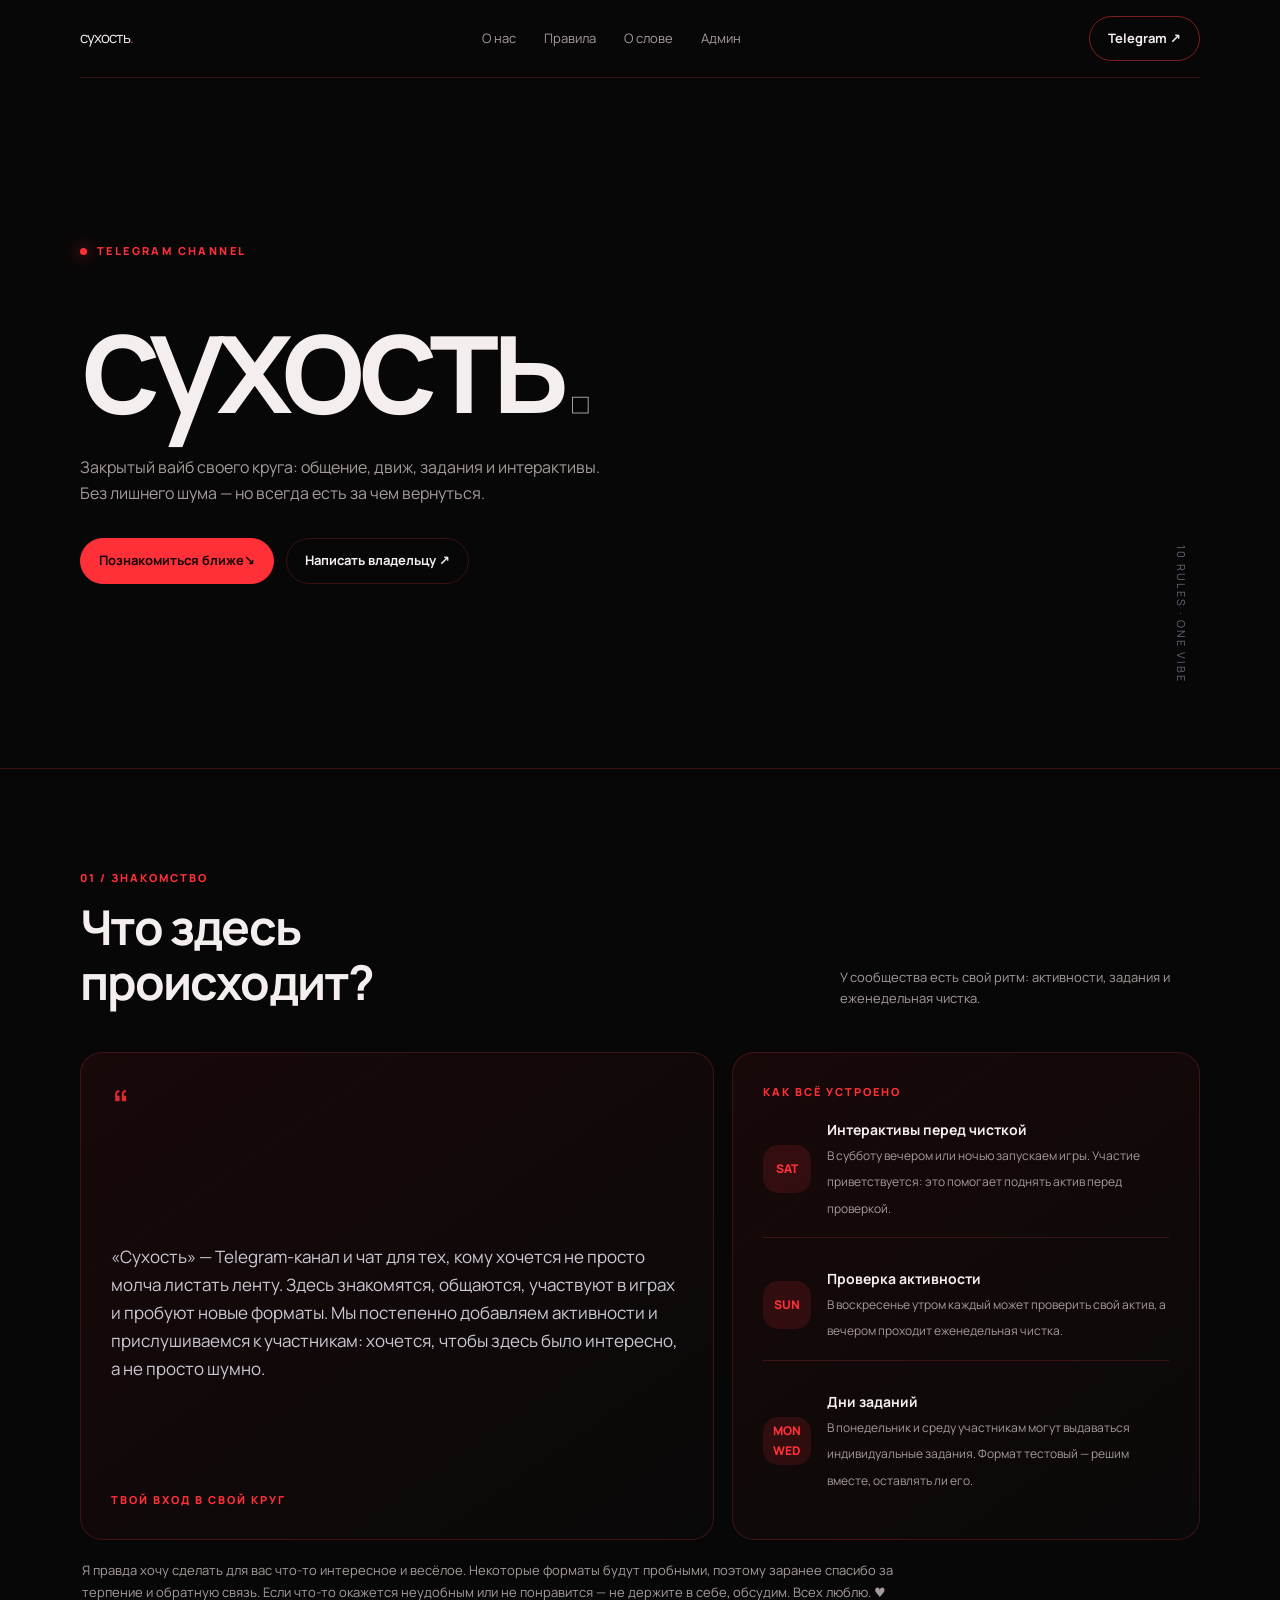
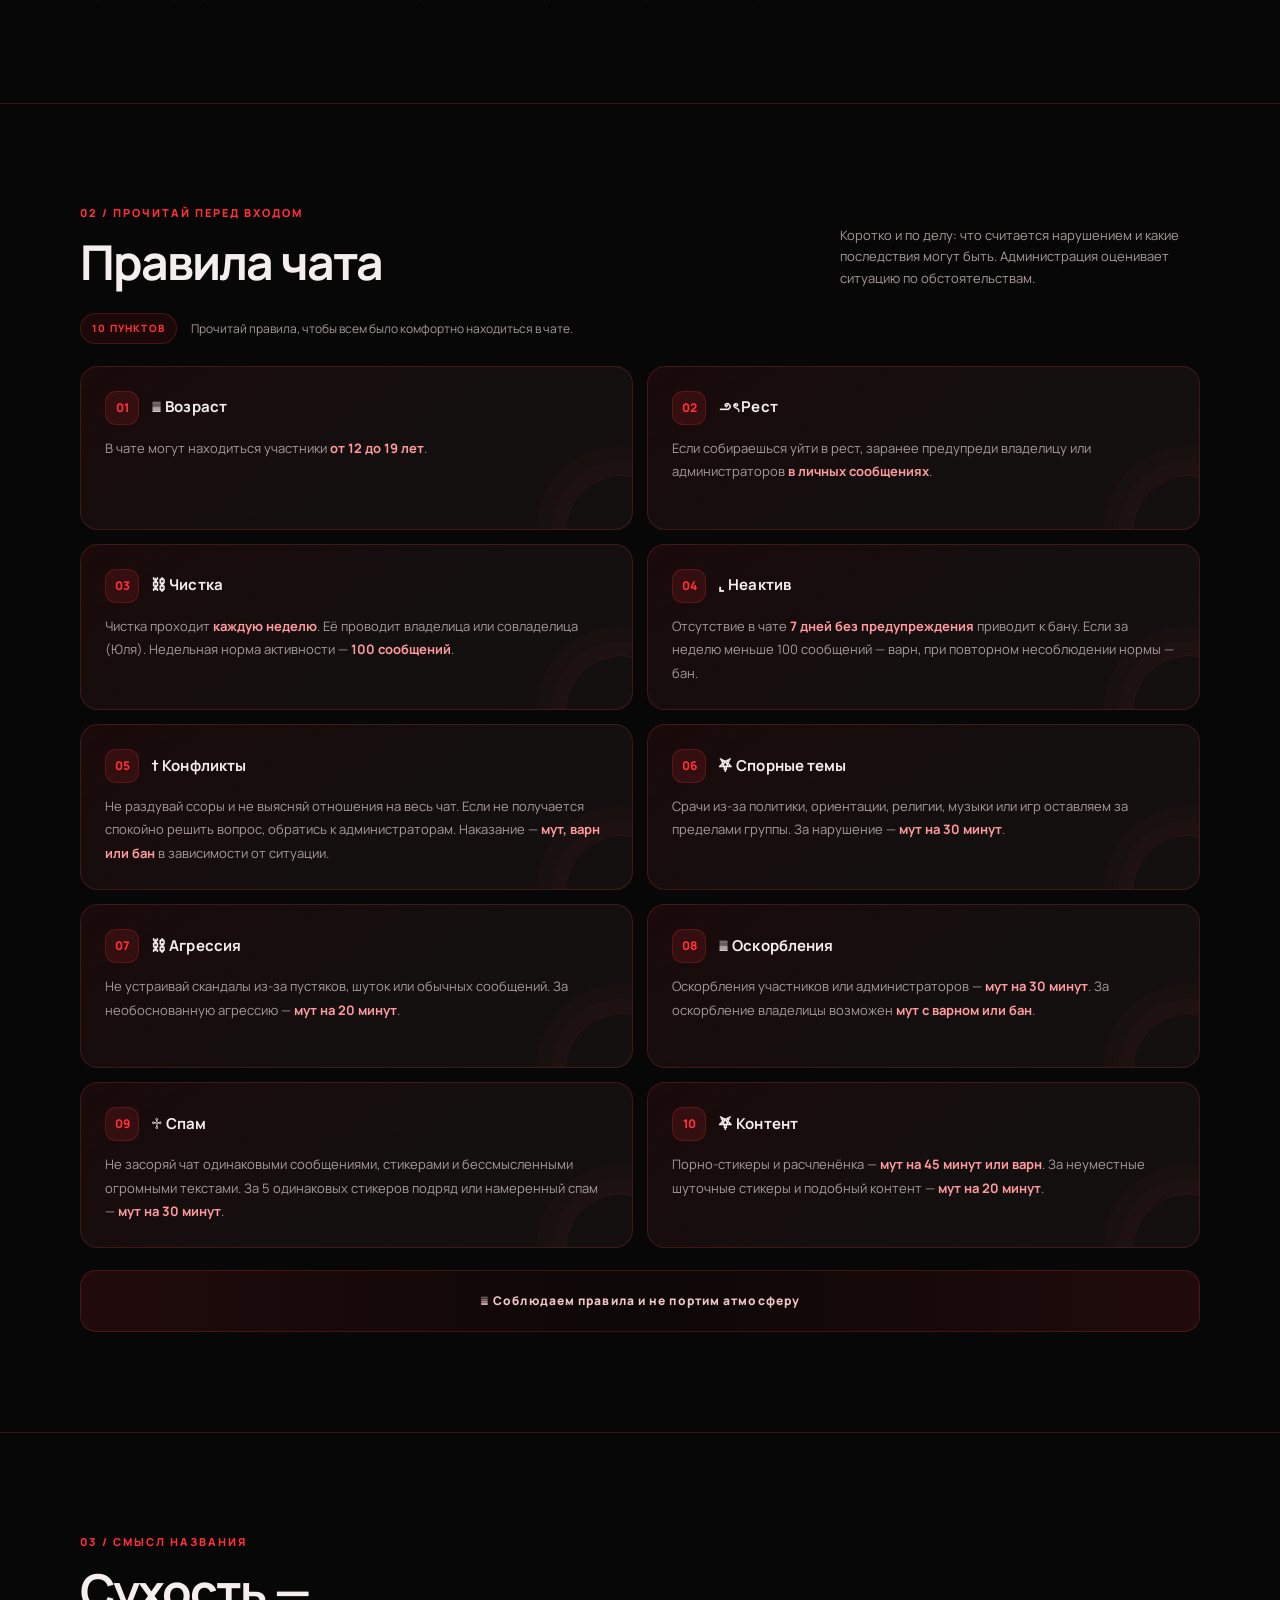
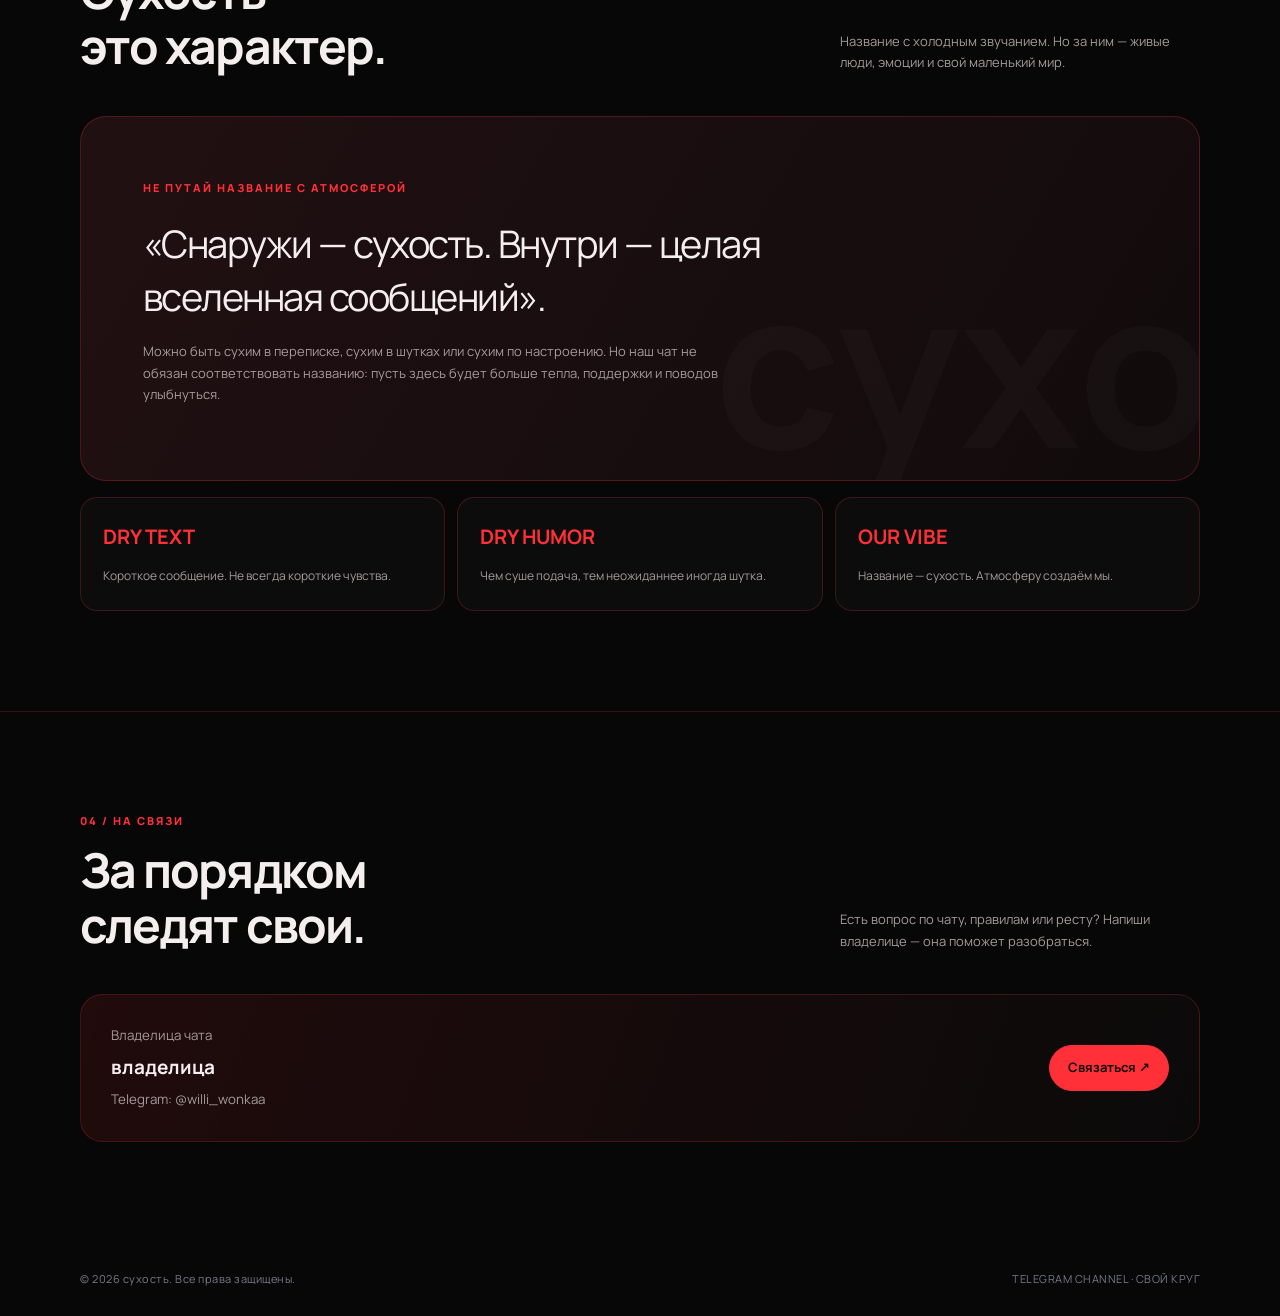
==== commit 33582d57: "Update index.html" ====
--- a/index.html
+++ b/index.html
@@ -5,7 +5,7 @@
   <meta name="viewport" content="width=device-width, initial-scale=1">
   <meta name="theme-color" content="#090a0f">
   <meta name="description" content="Сухость — Telegram-сообщество, интерактивы, задания и общение.">
-  <title>сухость — no signal, just us</title>
+  <title>сухость — свой круг · свои правила</title>
   <link rel="preconnect" href="https://fonts.googleapis.com">
   <link rel="preconnect" href="https://fonts.gstatic.com" crossorigin>
   <link href="https://fonts.googleapis.com/css2?family=Manrope:wght@400;500;600;700;800&family=Unbounded:wght@400;500;600;700&display=swap" rel="stylesheet">
@@ -15,7 +15,7 @@
   <header class="wrap nav">
     <a class="brand" href="#top">сухость<span>.</span></a>
     <nav class="navlinks" aria-label="Навигация"><a href="#about">О нас</a><a href="#rules">Правила</a><a href="#word">О слове</a><a href="#team">Админ</a></nav>
-    <a class="nav-cta" href="https://t.me/willi_villi89iip" target="_blank" rel="noopener">Telegram ↗</a>
+    <a class="nav-cta" href="https://t.me/willi_wonkaa" target="_blank" rel="noopener">Telegram ↗</a>
   </header>
 
   <main id="top">
@@ -26,10 +26,10 @@
         <p>Закрытый вайб своего круга: общение, движ, задания и интерактивы. Без лишнего шума — но всегда есть за чем вернуться.</p>
         <div class="actions">
           <a class="btn primary" href="#about">Познакомиться ближе <span aria-hidden="true">↘</span></a>
-          <a class="btn secondary" href="https://t.me/willi_villi89iip" target="_blank" rel="noopener">Написать владельцу ↗</a>
+          <a class="btn secondary" href="https://t.me/willi_wonkaa" target="_blank" rel="noopener">Написать владельцу ↗</a>
         </div>
       </div>
-      <div class="hero-note">NO RULES? NO ENTRY.</div>
+      <div class="hero-note">10 RULES · ONE VIBE</div>
     </div>
 
     <section id="about">
@@ -53,15 +53,23 @@
     <section id="rules">
       <div class="wrap">
         <div class="section-head reveal"><div><div class="kicker">02 / прочитай перед входом</div><h2>Правила чата</h2></div><p>Коротко и по делу: что считается нарушением и какие последствия могут быть. Администрация оценивает ситуацию по обстоятельствам.</p></div>
+        <div class="rules-intro reveal">
+          <span class="rules-count">10 пунктов</span>
+          <span>Прочитай правила, чтобы всем было комфортно находиться в чате.</span>
+        </div>
         <div class="rules-grid">
-          <article class="rule reveal"><div class="rule-top"><span class="num">01</span><h3>Активность и чистка</h3></div><p>Поддерживай актив в чате: недельная норма — <em>100 сообщений</em>. Если за неделю меньше 100 сообщений, сначала выдаётся <em>варн, затем бан</em>. Неактив в течение 7 дней — <em>бан</em>. Чистка проходит каждую неделю; её проводит владелица или совладелица.</p></article>
-          <article class="rule reveal"><div class="rule-top"><span class="num">02</span><h3>Спам и флуд</h3></div><p>Не отправляй 4 одинаковых стикера подряд, намеренно повторяющиеся сообщения или огромные бессмысленные сообщения. За такое нарушение — <em>мут на 30 минут</em>.</p></article>
-          <article class="rule reveal"><div class="rule-top"><span class="num">03</span><h3>Оскорбления и конфликты</h3></div><p>Оскорбление участника или администратора наказывается <em>мутом на 30 минут</em>. За оскорбление владелицы возможны <em>мут с варном или бан</em>. В целом за конфликты администрация может выдать <em>мут, варн или бан</em>.</p></article>
-          <article class="rule reveal"><div class="rule-top"><span class="num">04</span><h3>Агрессия и спорные темы</h3></div><p>Не переходи на агрессию из-за пустяков или шуток — за это предусмотрен <em>мут на 20 минут</em>. Ссоры из-за политики, ориентации, музыки или игр — <em>мут на 30 минут</em>.</p></article>
-          <article class="rule reveal"><div class="rule-top"><span class="num">05</span><h3>Стикеры и контент</h3></div><p>Порно-стикеры и стикеры с расчленёнкой запрещены — <em>мут на 45 минут</em>. За некоторые шуточные стикеры и подобный контент предусмотрен <em>мут на 20 минут</em>.</p></article>
-          <article class="rule reveal"><div class="rule-top"><span class="num">06</span><h3>Возраст участников</h3></div><p>Чат рассчитан на участников в возрасте <em>от 12 до 17 лет</em>.</p></article>
-          <article class="rule reveal wide"><div class="rule-top"><span class="num">07</span><h3>Нужен рест?</h3></div><p>Если тебе нужен рест, напиши <em>владелице или совладелице</em> — не пропадай молча, пожалуйста.</p></article>
+          <article class="rule reveal"><div class="rule-top"><span class="num">01</span><h3>𖦹 Возраст</h3></div><p>В чате могут находиться участники <em>от 12 до 19 лет</em>.</p></article>
+          <article class="rule reveal"><div class="rule-top"><span class="num">02</span><h3>౨ৎ Рест</h3></div><p>Если собираешься уйти в рест, заранее предупреди владелицу или администраторов <em>в личных сообщениях</em>.</p></article>
+          <article class="rule reveal"><div class="rule-top"><span class="num">03</span><h3>⛓ Чистка</h3></div><p>Чистка проходит <em>каждую неделю</em>. Её проводит владелица или совладелица (Юля). Недельная норма активности — <em>100 сообщений</em>.</p></article>
+          <article class="rule reveal"><div class="rule-top"><span class="num">04</span><h3>⌞ Неактив</h3></div><p>Отсутствие в чате <em>7 дней без предупреждения</em> приводит к бану. Если за неделю меньше 100 сообщений — варн, при повторном несоблюдении нормы — бан.</p></article>
+          <article class="rule reveal"><div class="rule-top"><span class="num">05</span><h3>† Конфликты</h3></div><p>Не раздувай ссоры и не выясняй отношения на весь чат. Если не получается спокойно решить вопрос, обратись к администраторам. Наказание — <em>мут, варн или бан</em> в зависимости от ситуации.</p></article>
+          <article class="rule reveal"><div class="rule-top"><span class="num">06</span><h3>⛧ Спорные темы</h3></div><p>Срачи из-за политики, ориентации, религии, музыки или игр оставляем за пределами группы. За нарушение — <em>мут на 30 минут</em>.</p></article>
+          <article class="rule reveal"><div class="rule-top"><span class="num">07</span><h3>⛓ Агрессия</h3></div><p>Не устраивай скандалы из-за пустяков, шуток или обычных сообщений. За необоснованную агрессию — <em>мут на 20 минут</em>.</p></article>
+          <article class="rule reveal"><div class="rule-top"><span class="num">08</span><h3>𖤐 Оскорбления</h3></div><p>Оскорбления участников или администраторов — <em>мут на 30 минут</em>. За оскорбление владелицы возможен <em>мут с варном или бан</em>.</p></article>
+          <article class="rule reveal"><div class="rule-top"><span class="num">09</span><h3>♱ Спам</h3></div><p>Не засоряй чат одинаковыми сообщениями, стикерами и бессмысленными огромными текстами. За 5 одинаковых стикеров подряд или намеренный спам — <em>мут на 30 минут</em>.</p></article>
+          <article class="rule reveal"><div class="rule-top"><span class="num">10</span><h3>⛧ Контент</h3></div><p>Порно-стикеры и расчленёнка — <em>мут на 45 минут или варн</em>. За неуместные шуточные стикеры и подобный контент — <em>мут на 20 минут</em>.</p></article>
         </div>
+        <div class="rules-signoff reveal">𖤐 Соблюдаем правила и не портим атмосферу</div>
       </div>
     </section>
 
@@ -84,7 +92,7 @@
     <section id="team">
       <div class="wrap">
         <div class="section-head reveal"><div><div class="kicker">04 / на связи</div><h2>За порядком<br>следят свои.</h2></div><p>Есть вопрос по чату, правилам или ресту? Напиши владелице — она поможет разобраться.</p></div>
-        <div class="panel admin reveal"><div><small>Владелица чата</small><strong>willy</strong><small>Telegram: @willi_villi89iip</small></div><a class="btn primary" href="https://t.me/willi_villi89iip" target="_blank" rel="noopener">Связаться ↗</a></div>
+        <div class="panel admin reveal"><div><small>Владелица чата</small><strong>владелица</strong><small>Telegram: @willi_wonkaa</small></div><a class="btn primary" href="https://t.me/willi_wonkaa" target="_blank" rel="noopener">Связаться ↗</a></div>
       </div>
     </section>
   </main>
--- a/css/style.css
+++ b/css/style.css
@@ -163,3 +163,48 @@
   }
 }
 
+/* Rules refresh */
+.rules-intro {
+  display:flex; align-items:center; gap:14px; margin:-18px 0 22px;
+  color:var(--muted); font-size:12px;
+}
+.rules-count {
+  display:inline-flex; align-items:center; padding:6px 11px; border-radius:999px;
+  color:var(--accent); border:1px solid var(--line); background:rgba(255,48,56,.08);
+  font-size:10px; font-weight:800; letter-spacing:1.2px; text-transform:uppercase;
+  white-space:nowrap;
+}
+.rules-grid { gap:14px; }
+.rule {
+  position:relative; overflow:hidden; min-height:164px;
+  background:linear-gradient(145deg,rgba(255,48,56,.075),rgba(21,16,16,.96) 55%);
+  transition:transform .28s ease,border-color .28s ease,background .28s ease;
+}
+.rule:after {
+  content:""; position:absolute; width:110px; height:110px; right:-45px; bottom:-58px;
+  border:1px solid rgba(255,48,56,.13); border-radius:50%;
+  box-shadow:0 0 0 14px rgba(255,48,56,.025),0 0 0 29px rgba(255,48,56,.018);
+  pointer-events:none;
+}
+.rule:hover { transform:translateY(-4px); border-color:rgba(255,70,70,.48); }
+.rule-top { position:relative; z-index:1; }
+.rule .num {
+  display:grid; place-items:center; width:34px; height:34px; flex:0 0 34px;
+  border-radius:11px; background:rgba(255,48,56,.12); border:1px solid rgba(255,48,56,.2);
+  font-weight:800;
+}
+.rule h3 { letter-spacing:.1px; }
+.rule p { position:relative; z-index:1; line-height:1.8; }
+.rule em { color:#ff9a9e; font-weight:700; }
+.rules-signoff {
+  margin-top:22px; padding:20px 24px; text-align:center; border:1px solid var(--line);
+  border-radius:16px; color:#f2c5c7; background:linear-gradient(90deg,rgba(255,48,56,.10),rgba(255,48,56,.025),rgba(255,48,56,.10));
+  font-size:12px; font-weight:800; letter-spacing:1.1px;
+}
+.admin { background:linear-gradient(110deg,rgba(255,48,56,.10),rgba(255,255,255,.015)); }
+.admin strong { display:block; margin:5px 0; }
+@media(max-width:760px) {
+  .rules-intro { align-items:flex-start; line-height:1.6; }
+  .rule { min-height:0; padding:22px; }
+  .rules-signoff { padding:17px 14px; line-height:1.7; }
+}
